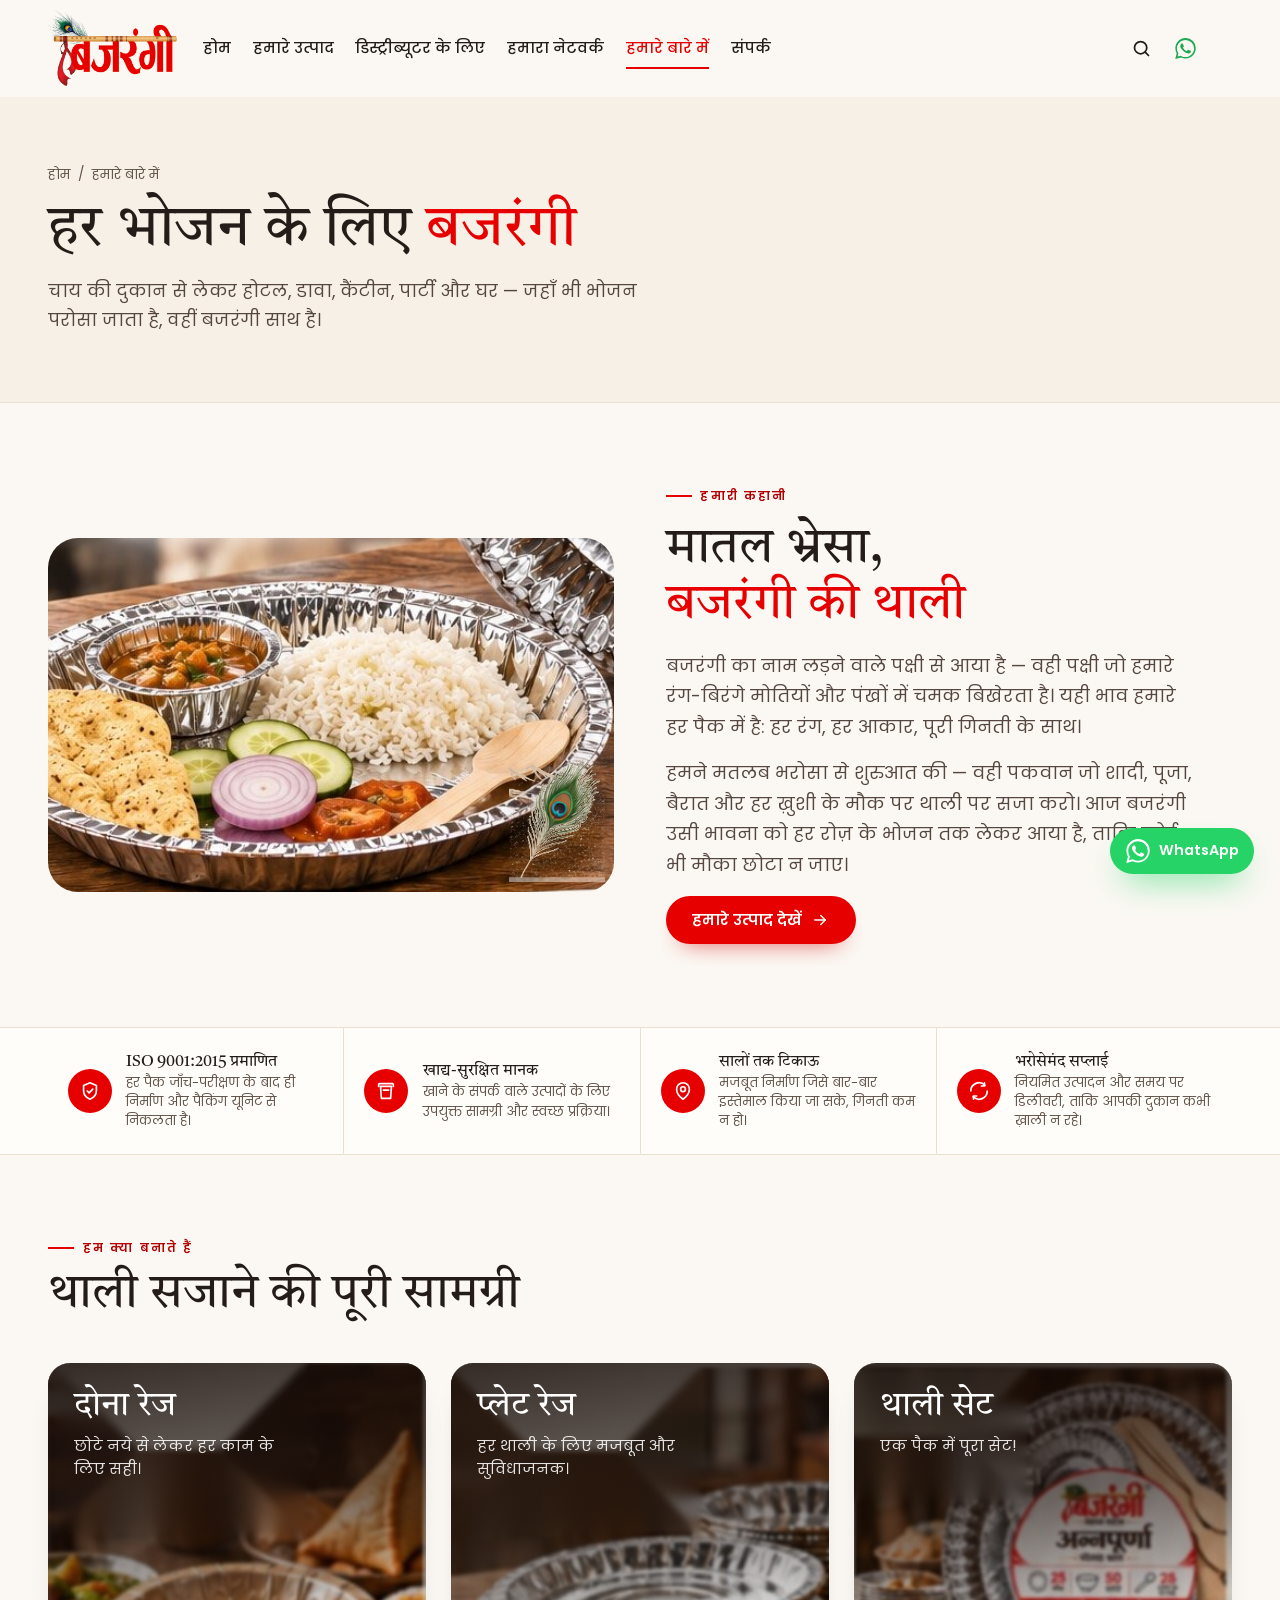
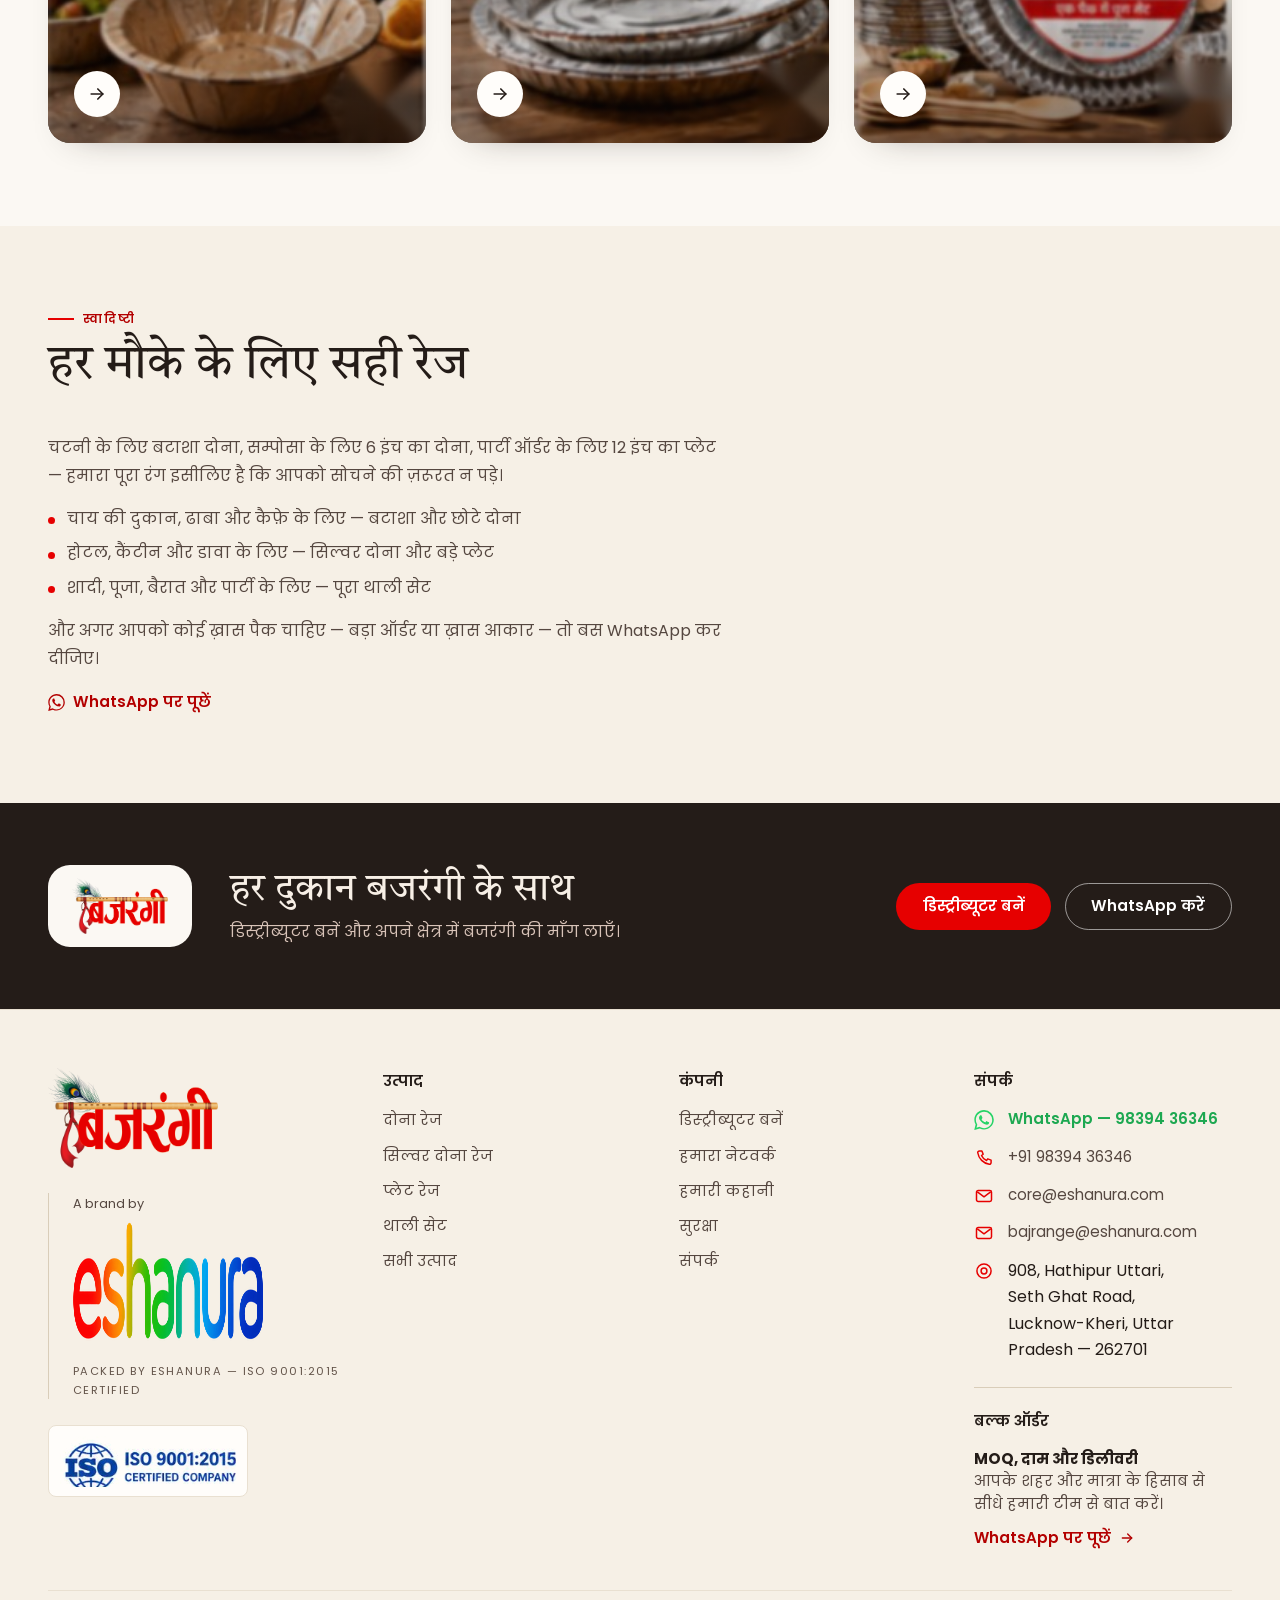
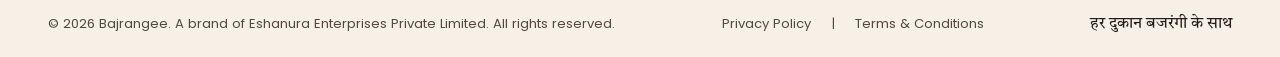
==== about.html @ 2d096e5b "Bajrangee brand site — 10-page B2B static site" ====
<!DOCTYPE html>
<html lang="hi" class="no-js">
<head>
<meta charset="utf-8">
<meta name="viewport" content="width=device-width, initial-scale=1">
<script>document.documentElement.className = "js";</script>
<title>हमारे बारे में — बजरंगी | मातल भ्रेसा</title>
<meta name="description" content="बजरंगी की कहानी — मातल भ्रेसा से शुरुआत, आज हर भोजन की जगह। ISO 9001:2015 प्रमाणित निर्माण, खाद्य-सुरक्षित मानक और भरोसेमंद सप्लाई।">
<meta property="og:title" content="हमारे बारे में — बजरंगी | मातल भ्रेसा">
<meta property="og:description" content="बजरंगी की कहानी — मातल भ्रेसा से शुरुआत, आज हर भोजन की जगह। ISO 9001:2015 प्रमाणित निर्माण, खाद्य-सुरक्षित मानक और भरोसेमंद सप्लाई।">
<meta property="og:type" content="website">
<meta property="og:image" content="assets/img/hero-scene.jpg">
<meta name="theme-color" content="#e60000">
<link rel="preconnect" href="https://fonts.googleapis.com">
<link rel="preconnect" href="https://fonts.gstatic.com" crossorigin>
<link rel="stylesheet" href="assets/css/styles.css">
<link rel="icon" href="assets/img/favicon.png" type="image/png">
<link rel="apple-touch-icon" href="assets/img/favicon.png">
</head>
<body>
<a class="skip-link" href="#main">मुख्य सामग्री पर जाएँ</a>

<header class="header" id="site-header">
  <div class="wrap wrap--wide header__inner">
    <a class="brand" href="index.html" aria-label="बजरंगी — होम">
      <img src="assets/img/logo.png" alt="बजरंगी" width="640" height="376">
    </a>

    <nav class="nav" id="primary-nav" aria-label="मुख्य नेविगेशन">
      <a href="index.html">होम</a>
      <a href="products.html">हमारे उत्पाद</a>
      <a href="distributors.html">डिस्ट्रीब्यूटर के लिए</a>
      <a href="retailers.html">हमारा नेटवर्क</a>
      <a href="about.html" aria-current="page">हमारे बारे में</a>
      <a href="contact.html">संपर्क</a>
      <a class="btn btn--primary btn--sm nav__cta" href="distributors.html#enquiry">डिस्ट्रीब्यूटर बनें</a>
    </nav>

    <div class="header__actions">
      <button class="icon-btn" type="button" data-open="search" aria-label="उत्पाद खोजें"><svg viewBox="0 0 24 24" fill="none" stroke="currentColor" stroke-width="2" aria-hidden="true"><circle cx="11" cy="11" r="7"/><path d="m20 20-3.5-3.5" stroke-linecap="round"/></svg></button>
      <a class="icon-btn icon-btn--wa" href="https://wa.me/919839436346?text=नमस्ते%20बजरंगी%20टीम,%20मुझे%20आपके%20उत्पादों%20के%20बारे%20में%20जानकारी%20चाहिए।" target="_blank" rel="noopener" aria-label="WhatsApp पर बात करें"><svg viewBox="0 0 24 24" fill="currentColor" aria-hidden="true"><path d="M17.47 14.38c-.3-.15-1.75-.86-2.02-.96-.27-.1-.47-.15-.67.15-.2.3-.77.96-.94 1.16-.17.2-.35.22-.65.07-.3-.15-1.25-.46-2.38-1.47-.88-.78-1.47-1.75-1.64-2.05-.17-.3-.02-.46.13-.61.13-.13.3-.35.45-.52.15-.17.2-.3.3-.5.1-.2.05-.37-.02-.52-.08-.15-.67-1.6-.92-2.2-.24-.58-.49-.5-.67-.51h-.57c-.2 0-.52.07-.8.37-.27.3-1.04 1.02-1.04 2.48s1.07 2.88 1.22 3.08c.15.2 2.1 3.2 5.08 4.49.71.3 1.26.49 1.69.63.71.22 1.36.19 1.87.12.57-.09 1.75-.72 2-1.41.25-.69.25-1.28.17-1.41-.07-.13-.27-.2-.57-.35M12.05 21.8h-.01a9.8 9.8 0 0 1-5-1.37l-.36-.21-3.72.98.99-3.63-.23-.37a9.79 9.79 0 0 1-1.5-5.23c0-5.41 4.4-9.81 9.82-9.81a9.75 9.75 0 0 1 6.94 2.88 9.74 9.74 0 0 1 2.87 6.94c0 5.41-4.4 9.81-9.81 9.81M20.46 3.5A11.76 11.76 0 0 0 12.05 0C5.6 0 .4 5.2.4 11.65c0 2.05.54 4.05 1.55 5.81L.3 24l6.68-1.75a11.6 11.6 0 0 0 5.06 1.19h.01c6.44 0 11.68-5.2 11.68-11.65A11.6 11.6 0 0 0 20.46 3.5"/></svg></a>
      <button class="nav__toggle" type="button" id="nav-toggle" aria-expanded="false" aria-controls="primary-nav" aria-label="मेन्यू खोलें"><svg viewBox="0 0 24 24" fill="none" stroke="currentColor" stroke-width="2" stroke-linecap="round" aria-hidden="true"><path d="M4 7h16M4 12h16M4 17h16"/></svg></button>
    </div>

    <a class="btn btn--primary header__cta" href="distributors.html#enquiry">
      डिस्ट्रीब्यूटर बनें
      <svg viewBox="0 0 24 24" fill="none" stroke="currentColor" stroke-width="2" stroke-linecap="round" stroke-linejoin="round" aria-hidden="true"><path d="M5 12h14"/><path d="m13 6 6 6-6 6"/></svg>
    </a>
  </div>
</header>

<main id="main">

  <section class="page-head">
    <div class="wrap wrap--wide page-head__inner">
      <nav class="crumbs" aria-label="Breadcrumb"><a href="index.html">होम</a> <span aria-hidden="true">/</span> <span>हमारे बारे में</span></nav>
      <h1>हर भोजन के लिए <span class="text-red-strong">बजरंगी</span></h1>
      <p class="lede">चाय की दुकान से लेकर होटल, डावा, कैंटीन, पार्टी और घर — जहाँ भी भोजन परोसा जाता है, वहीं बजरंगी साथ है।</p>
    </div>
  </section>

  <section class="section" id="story">
    <div class="wrap wrap--wide about">
      <div class="about__media">
        <img class="about__photo" src="assets/img/food-plate.jpg" alt="बजरंगी की थाली में सजा भोजन" width="520" height="335" loading="lazy">
        <img class="about__peacock" src="assets/img/peacock.png" alt="" aria-hidden="true" width="128" height="186" loading="lazy">
      </div>
      <div class="about__copy">
        <span class="eyebrow">हमारी कहानी</span>
        <h2>मातल भ्रेसा, <span>बजरंगी की थाली</span></h2>
        <p>बजरंगी का नाम लड़ने वाले पक्षी से आया है — वही पक्षी जो हमारे रंग-बिरंगे मोतियों और पंखों में चमक बिखेरता है। यही भाव हमारे हर पैक में है: हर रंग, हर आकार, पूरी गिनती के साथ।</p>
        <p>हमने मतलब भरोसा से शुरुआत की — वही पकवान जो शादी, पूजा, बैरात और हर ख़ुशी के मौक पर थाली पर सजा करो। आज बजरंगी उसी भावना को हर रोज़ के भोजन तक लेकर आया है, ताकि कोई भी मौका छोटा न जाए।</p>
        <a class="btn btn--primary" href="products.html">
          हमारे उत्पाद देखें
          <svg viewBox="0 0 24 24" fill="none" stroke="currentColor" stroke-width="2" stroke-linecap="round" stroke-linejoin="round" aria-hidden="true"><path d="M5 12h14"/><path d="m13 6 6 6-6 6"/></svg>
        </a>
      </div>
    </div>
  </section>


  <section class="trust" aria-labelledby="गुणवत्ता और सुरक्षा-h" id="quality">
    <div class="wrap wrap--wide">
      <h2 class="sr-only" id="quality-h">गुणवत्ता और सुरक्षा</h2>
      <ul class="trust__grid">
        <li class="trust__item">
          <span class="trust__icon" aria-hidden="true">
            <svg viewBox="0 0 24 24" fill="none" stroke="currentColor" stroke-width="1.8" stroke-linecap="round" stroke-linejoin="round"><path d="M12 3 5 6v5.5c0 4.2 2.9 7.9 7 9.5 4.1-1.6 7-5.3 7-9.5V6z"/><path d="m9 12 2 2 4-4"/></svg>
          </span>
          <div>
            <h3>ISO 9001:2015 प्रमाणित</h3>
            <p>हर पैक जाँच-परीक्षण के बाद ही निर्माण और पैकिंग यूनिट से निकलता है।</p>
          </div>
        </li>
        <li class="trust__item">
          <span class="trust__icon" aria-hidden="true">
            <svg viewBox="0 0 24 24" fill="none" stroke="currentColor" stroke-width="1.8" stroke-linecap="round" stroke-linejoin="round"><path d="M4 7V5a1 1 0 0 1 1-1h14a1 1 0 0 1 1 1v2"/><path d="M6 7h12l-1 13H7z"/><path d="M9 11h6"/></svg>
          </span>
          <div>
            <h3>खाद्य-सुरक्षित मानक</h3>
            <p>खाने के संपर्क वाले उत्पादों के लिए उपयुक्त सामग्री और स्वच्छ प्रक्रिया।</p>
          </div>
        </li>
        <li class="trust__item">
          <span class="trust__icon" aria-hidden="true">
            <svg viewBox="0 0 24 24" fill="none" stroke="currentColor" stroke-width="1.8" stroke-linecap="round" stroke-linejoin="round"><path d="M12 21s7-5.2 7-11a7 7 0 1 0-14 0c0 5.8 7 11 7 11Z"/><circle cx="12" cy="10" r="2.6"/></svg>
          </span>
          <div>
            <h3>सालों तक टिकाऊ</h3>
            <p>मजबूत निर्माण जिसे बार-बार इस्तेमाल किया जा सके, गिनती कम न हो।</p>
          </div>
        </li>
        <li class="trust__item">
          <span class="trust__icon" aria-hidden="true">
            <svg viewBox="0 0 24 24" fill="none" stroke="currentColor" stroke-width="1.8" stroke-linecap="round" stroke-linejoin="round"><path d="M3 12a9 9 0 0 1 15.5-6.2"/><path d="M21 12a9 9 0 0 1-15.5 6.2"/><path d="M18 3v3.5h-3.5M6 21v-3.5h3.5"/></svg>
          </span>
          <div>
            <h3>भरोसेमंद सप्लाई</h3>
            <p>नियमित उत्पादन और समय पर डिलीवरी, ताकि आपकी दुकान कभी ख़ाली न रहे।</p>
          </div>
        </li>
      </ul>
    </div>
  </section>

  <section class="section">
    <div class="wrap wrap--wide">
      <div class="section-head">
        <div class="section-head__text">
          <span class="eyebrow">हम क्या बनाते हैं</span>
          <h2 class="h2">थाली सजाने की पूरी सामग्री</h2>
        </div>
      </div>
      <div class="cards">
        <a class="card reveal" href="range-dona.html">
          <img class="card__img" src="assets/img/cat-dona.jpg" alt="कागज़ के दोना रेज की स्टैक" width="239" height="247">
          <span class="card__scrim" aria-hidden="true"></span>
          <span class="card__body">
            <span>
              <h3>दोना रेज</h3>
              <p>छोटे नये से लेकर हर काम के लिए सही।</p>
            </span>
            <span class="card__go" aria-hidden="true"><svg viewBox="0 0 24 24" fill="none" stroke="currentColor" stroke-width="2" stroke-linecap="round" stroke-linejoin="round" aria-hidden="true"><path d="M5 12h14"/><path d="m13 6 6 6-6 6"/></svg></span>
          </span>
        </a>
        <a class="card reveal" href="range-plates.html">
          <img class="card__img" src="assets/img/cat-plate.jpg" alt="स्टील के प्लेट रेज की स्टैक" width="256" height="247">
          <span class="card__scrim" aria-hidden="true"></span>
          <span class="card__body">
            <span>
              <h3>प्लेट रेज</h3>
              <p>हर थाली के लिए मजबूत और सुविधाजनक।</p>
            </span>
            <span class="card__go" aria-hidden="true"><svg viewBox="0 0 24 24" fill="none" stroke="currentColor" stroke-width="2" stroke-linecap="round" stroke-linejoin="round" aria-hidden="true"><path d="M5 12h14"/><path d="m13 6 6 6-6 6"/></svg></span>
          </span>
        </a>
        <a class="card reveal" href="range-thali.html">
          <img class="card__img" src="assets/img/cat-thali.jpg" alt="बजरंगी थाली सेट पैक" width="248" height="247">
          <span class="card__scrim" aria-hidden="true"></span>
          <span class="card__body">
            <span>
              <h3>थाली सेट</h3>
              <p>एक पैक में पूरा सेट!</p>
            </span>
            <span class="card__go" aria-hidden="true"><svg viewBox="0 0 24 24" fill="none" stroke="currentColor" stroke-width="2" stroke-linecap="round" stroke-linejoin="round" aria-hidden="true"><path d="M5 12h14"/><path d="m13 6 6 6-6 6"/></svg></span>
          </span>
        </a>
      </div>
    </div>
  </section>

  <section class="section section--cream">
    <div class="wrap wrap--wide">
      <div class="section-head">
        <div class="section-head__text">
          <span class="eyebrow">स्वादिष्टी</span>
          <h2 class="h2">हर मौके के लिए सही रेज</h2>
        </div>
      </div>
      <div class="prose">
        <p>चटनी के लिए बटाशा दोना, सम्पोसा के लिए 6 इंच का दोना, पार्टी ऑर्डर के लिए 12 इंच का प्लेट — हमारा पूरा रंग इसीलिए है कि आपको सोचने की ज़रूरत न पड़े।</p>
        <ul>
          <li>चाय की दुकान, ढाबा और कैफ़े के लिए — बटाशा और छोटे दोना</li>
          <li>होटल, कैंटीन और डावा के लिए — सिल्वर दोना और बड़े प्लेट</li>
          <li>शादी, पूजा, बैरात और पार्टी के लिए — पूरा थाली सेट</li>
        </ul>
        <p>और अगर आपको कोई ख़ास पैक चाहिए — बड़ा ऑर्डर या ख़ास आकार — तो बस WhatsApp कर दीजिए।</p>
        <p><a class="link-arrow" href="https://wa.me/919839436346?text=नमस्ते%20बजरंगी%20टीम,%20मुझे%20आपके%20उत्पादों%20के%20बारे%20में%20जानकारी%20चाहिए।" target="_blank" rel="noopener"><svg viewBox="0 0 24 24" fill="currentColor" aria-hidden="true"><path d="M17.47 14.38c-.3-.15-1.75-.86-2.02-.96-.27-.1-.47-.15-.67.15-.2.3-.77.96-.94 1.16-.17.2-.35.22-.65.07-.3-.15-1.25-.46-2.38-1.47-.88-.78-1.47-1.75-1.64-2.05-.17-.3-.02-.46.13-.61.13-.13.3-.35.45-.52.15-.17.2-.3.3-.5.1-.2.05-.37-.02-.52-.08-.15-.67-1.6-.92-2.2-.24-.58-.49-.5-.67-.51h-.57c-.2 0-.52.07-.8.37-.27.3-1.04 1.02-1.04 2.48s1.07 2.88 1.22 3.08c.15.2 2.1 3.2 5.08 4.49.71.3 1.26.49 1.69.63.71.22 1.36.19 1.87.12.57-.09 1.75-.72 2-1.41.25-.69.25-1.28.17-1.41-.07-.13-.27-.2-.57-.35M12.05 21.8h-.01a9.8 9.8 0 0 1-5-1.37l-.36-.21-3.72.98.99-3.63-.23-.37a9.79 9.79 0 0 1-1.5-5.23c0-5.41 4.4-9.81 9.82-9.81a9.75 9.75 0 0 1 6.94 2.88 9.74 9.74 0 0 1 2.87 6.94c0 5.41-4.4 9.81-9.81 9.81M20.46 3.5A11.76 11.76 0 0 0 12.05 0C5.6 0 .4 5.2.4 11.65c0 2.05.54 4.05 1.55 5.81L.3 24l6.68-1.75a11.6 11.6 0 0 0 5.06 1.19h.01c6.44 0 11.68-5.2 11.68-11.65A11.6 11.6 0 0 0 20.46 3.5"/></svg> WhatsApp पर पूछें</a></p>
      </div>
    </div>
  </section>


  <section class="cta-band">
    <div class="wrap wrap--wide cta-band__inner">
      <span class="cta-band__mark"><img src="assets/img/logo.png" alt="बजरंगी" width="900" height="529" loading="lazy"></span>
      <div>
        <h2>हर दुकान बजरंगी के साथ</h2>
        <p>डिस्ट्रीब्यूटर बनें और अपने क्षेत्र में बजरंगी की माँग लाएँ।</p>
      </div>
      <div class="cta-band__actions">
        <a class="btn btn--on-dark" href="distributors.html#enquiry">डिस्ट्रीब्यूटर बनें</a>
        <a class="btn btn--outline-light" href="https://wa.me/919839436346?text=नमस्ते%20बजरंगी%20टीम,%20मुझे%20आपके%20उत्पादों%20के%20बारे%20में%20जानकारी%20चाहिए।" target="_blank" rel="noopener">WhatsApp करें</a>
      </div>
    </div>
  </section>
</main>

<div class="scrim" id="scrim"></div>

<aside class="drawer" id="panel-search" aria-labelledby="search-title" inert>
  <div class="drawer__head">
    <h2 id="search-title">उत्पाद खोजें</h2>
    <button class="icon-btn" type="button" data-close aria-label="खोज बंद करें"><svg viewBox="0 0 24 24" fill="none" stroke="currentColor" stroke-width="2" stroke-linecap="round" aria-hidden="true"><path d="m6 6 12 12M18 6 6 18"/></svg></button>
  </div>
  <div class="drawer__body">
    <div class="search-field">
      <svg viewBox="0 0 24 24" fill="none" stroke="currentColor" stroke-width="2" aria-hidden="true"><circle cx="11" cy="11" r="7"/><path d="m20 20-3.5-3.5" stroke-linecap="round"/></svg>
      <label class="sr-only" for="search-input">उत्पाद खोजें</label>
      <input id="search-input" type="search" placeholder="जैसे &ldquo;6 इंच दोना&rdquo; या &ldquo;कटोरा&rdquo;" autocomplete="off">
    </div>
    <p class="form-note" id="search-count" aria-live="polite" style="margin-top:.85rem">आकार, उपयोग या नाम से उत्पाद खोजें।</p>
    <div class="search-grid" id="search-results"></div>
  </div>
</aside>


<footer class="footer">
  <div class="wrap wrap--wide">
    <div class="footer__grid">
      <div class="footer__brand">
        <a class="brand" href="index.html" aria-label="बजरंगी — होम">
          <img src="assets/img/logo.png" alt="बजरंगी" width="640" height="376">
        </a>
        <div class="parent-brand">
          <span class="parent-brand__kicker">A brand by</span>
          <a href="https://eshanura.com" aria-label="Eshanura Enterprises — मूल कंपनी">
            <img class="footer__esh" src="assets/img/eshanura.png" alt="eshanura Enterprises Private Limited" width="560" height="132" loading="lazy">
          </a>
          <small>Packed by Eshanura &mdash; ISO 9001:2015 certified</small>
        </div>
        <img class="footer__iso" src="assets/img/iso.png" alt="ISO 9001:2015 certified company" width="230" height="72" loading="lazy">
      </div>

      <nav aria-label="उत्पाद">
        <h2 class="footer__h">उत्पाद</h2>
        <ul class="footer__links">
          <li><a href="range-dona.html">दोना रेज</a></li>
          <li><a href="range-dona.html">सिल्वर दोना रेज</a></li>
          <li><a href="range-plates.html">प्लेट रेज</a></li>
          <li><a href="range-thali.html">थाली सेट</a></li>
          <li><a href="products.html">सभी उत्पाद</a></li>
        </ul>
      </nav>

      <nav aria-label="कंपनी">
        <h2 class="footer__h">कंपनी</h2>
        <ul class="footer__links">
          <li><a href="distributors.html#enquiry">डिस्ट्रीब्यूटर बनें</a></li>
          <li><a href="retailers.html">हमारा नेटवर्क</a></li>
          <li><a href="about.html#story">हमारी कहानी</a></li>
          <li><a href="about.html#quality">सुरक्षा</a></li>
          <li><a href="contact.html">संपर्क</a></li>
        </ul>
      </nav>

      <div>
        <h2 class="footer__h">संपर्क</h2>
        <ul class="footer__contact">
          <li class="footer__contact--wa"><svg viewBox="0 0 24 24" fill="currentColor" aria-hidden="true"><path d="M17.47 14.38c-.3-.15-1.75-.86-2.02-.96-.27-.1-.47-.15-.67.15-.2.3-.77.96-.94 1.16-.17.2-.35.22-.65.07-.3-.15-1.25-.46-2.38-1.47-.88-.78-1.47-1.75-1.64-2.05-.17-.3-.02-.46.13-.61.13-.13.3-.35.45-.52.15-.17.2-.3.3-.5.1-.2.05-.37-.02-.52-.08-.15-.67-1.6-.92-2.2-.24-.58-.49-.5-.67-.51h-.57c-.2 0-.52.07-.8.37-.27.3-1.04 1.02-1.04 2.48s1.07 2.88 1.22 3.08c.15.2 2.1 3.2 5.08 4.49.71.3 1.26.49 1.69.63.71.22 1.36.19 1.87.12.57-.09 1.75-.72 2-1.41.25-.69.25-1.28.17-1.41-.07-.13-.27-.2-.57-.35M12.05 21.8h-.01a9.8 9.8 0 0 1-5-1.37l-.36-.21-3.72.98.99-3.63-.23-.37a9.79 9.79 0 0 1-1.5-5.23c0-5.41 4.4-9.81 9.82-9.81a9.75 9.75 0 0 1 6.94 2.88 9.74 9.74 0 0 1 2.87 6.94c0 5.41-4.4 9.81-9.81 9.81M20.46 3.5A11.76 11.76 0 0 0 12.05 0C5.6 0 .4 5.2.4 11.65c0 2.05.54 4.05 1.55 5.81L.3 24l6.68-1.75a11.6 11.6 0 0 0 5.06 1.19h.01c6.44 0 11.68-5.2 11.68-11.65A11.6 11.6 0 0 0 20.46 3.5"/></svg><a href="https://wa.me/919839436346?text=नमस्ते%20बजरंगी%20टीम,%20मुझे%20आपके%20उत्पादों%20के%20बारे%20में%20जानकारी%20चाहिए।" target="_blank" rel="noopener">WhatsApp — 98394 36346</a></li>
          <li><svg viewBox="0 0 24 24" fill="none" stroke="currentColor" stroke-width="1.8" aria-hidden="true"><path d="M6.5 3.5h3l1.5 4-2 1.5a12 12 0 0 0 6 6l1.5-2 4 1.5v3a2 2 0 0 1-2.2 2A16.5 16.5 0 0 1 4.5 5.7a2 2 0 0 1 2-2.2Z" stroke-linejoin="round"/></svg><a href="tel:+919839436346">+91 98394 36346</a></li>
          <li><svg viewBox="0 0 24 24" fill="none" stroke="currentColor" stroke-width="1.8" aria-hidden="true"><rect x="3" y="5.5" width="18" height="13" rx="2"/><path d="m4 7 8 6 8-6" stroke-linejoin="round"/></svg><a href="mailto:core@eshanura.com">core@eshanura.com</a></li>
          <li><svg viewBox="0 0 24 24" fill="none" stroke="currentColor" stroke-width="1.8" aria-hidden="true"><rect x="3" y="5.5" width="18" height="13" rx="2"/><path d="m4 7 8 6 8-6" stroke-linejoin="round"/></svg><a href="mailto:bajrange@eshanura.com">bajrange@eshanura.com</a></li>
          <li><svg viewBox="0 0 24 24" fill="none" stroke="currentColor" stroke-width="1.8" aria-hidden="true"><circle cx="12" cy="12" r="8.5"/><circle cx="12" cy="12" r="3.5"/></svg><span>908, Hathipur Uttari,<br>Seth Ghat Road,<br>Lucknow-Kheri, Uttar Pradesh &mdash; 262701</span></li>
        </ul>
        <div class="footer__order">
          <h2 class="footer__h">बल्क ऑर्डर</h2>
          <p class="footer__order-text"><strong>MOQ, दाम और डिलीवरी</strong><br>आपके शहर और मात्रा के हिसाब से सीधे हमारी टीम से बात करें।</p>
          <a class="footer__order-link" href="https://wa.me/919839436346?text=नमस्ते%20बजरंगी%20टीम,%20मुझे%20आपके%20उत्पादों%20के%20बारे%20में%20जानकारी%20चाहिए।" target="_blank" rel="noopener">WhatsApp पर पूछें <svg viewBox="0 0 24 24" fill="none" stroke="currentColor" stroke-width="2" stroke-linecap="round" stroke-linejoin="round" aria-hidden="true"><path d="M5 12h14"/><path d="m13 6 6 6-6 6"/></svg></a>
        </div>
      </div>
    </div>

    <div class="footer__bar">
      <p>&copy; <span data-year>2026</span> Bajrangee. A brand of Eshanura Enterprises Private Limited. All rights reserved.</p>
      <nav aria-label="Legal">
        <a href="legal.html">Privacy Policy</a>
        <span aria-hidden="true">|</span>
        <a href="legal.html#terms">Terms &amp; Conditions</a>
      </nav>
      <p class="footer__tag">हर दुकान बजरंगी के साथ</p>
    </div>
  </div>
</footer>


<a class="wa-fab" href="https://wa.me/919839436346?text=नमस्ते%20बजरंगी%20टीम,%20मुझे%20आपके%20उत्पादों%20के%20बारे%20में%20जानकारी%20चाहिए।" target="_blank" rel="noopener" aria-label="WhatsApp पर बात करें">
  <svg viewBox="0 0 24 24" fill="currentColor" aria-hidden="true"><path d="M17.47 14.38c-.3-.15-1.75-.86-2.02-.96-.27-.1-.47-.15-.67.15-.2.3-.77.96-.94 1.16-.17.2-.35.22-.65.07-.3-.15-1.25-.46-2.38-1.47-.88-.78-1.47-1.75-1.64-2.05-.17-.3-.02-.46.13-.61.13-.13.3-.35.45-.52.15-.17.2-.3.3-.5.1-.2.05-.37-.02-.52-.08-.15-.67-1.6-.92-2.2-.24-.58-.49-.5-.67-.51h-.57c-.2 0-.52.07-.8.37-.27.3-1.04 1.02-1.04 2.48s1.07 2.88 1.22 3.08c.15.2 2.1 3.2 5.08 4.49.71.3 1.26.49 1.69.63.71.22 1.36.19 1.87.12.57-.09 1.75-.72 2-1.41.25-.69.25-1.28.17-1.41-.07-.13-.27-.2-.57-.35M12.05 21.8h-.01a9.8 9.8 0 0 1-5-1.37l-.36-.21-3.72.98.99-3.63-.23-.37a9.79 9.79 0 0 1-1.5-5.23c0-5.41 4.4-9.81 9.82-9.81a9.75 9.75 0 0 1 6.94 2.88 9.74 9.74 0 0 1 2.87 6.94c0 5.41-4.4 9.81-9.81 9.81M20.46 3.5A11.76 11.76 0 0 0 12.05 0C5.6 0 .4 5.2.4 11.65c0 2.05.54 4.05 1.55 5.81L.3 24l6.68-1.75a11.6 11.6 0 0 0 5.06 1.19h.01c6.44 0 11.68-5.2 11.68-11.65A11.6 11.6 0 0 0 20.46 3.5"/></svg><span class="wa-fab__label">WhatsApp</span>
</a>

<button class="to-top" type="button" id="to-top" aria-label="ऊपर जाएँ"><svg viewBox="0 0 24 24" fill="none" stroke="currentColor" stroke-width="2" stroke-linecap="round" stroke-linejoin="round" aria-hidden="true"><path d="M12 19V5"/><path d="m6 11 6-6 6 6"/></svg></button>

<div class="mobile-bar">
  <a class="btn btn--wa" href="https://wa.me/919839436346?text=नमस्ते%20बजरंगी%20टीम,%20मुझे%20आपके%20उत्पादों%20के%20बारे%20में%20जानकारी%20चाहिए।" target="_blank" rel="noopener" aria-label="WhatsApp पर बात करें">
    <svg viewBox="0 0 24 24" fill="currentColor" aria-hidden="true"><path d="M17.47 14.38c-.3-.15-1.75-.86-2.02-.96-.27-.1-.47-.15-.67.15-.2.3-.77.96-.94 1.16-.17.2-.35.22-.65.07-.3-.15-1.25-.46-2.38-1.47-.88-.78-1.47-1.75-1.64-2.05-.17-.3-.02-.46.13-.61.13-.13.3-.35.45-.52.15-.17.2-.3.3-.5.1-.2.05-.37-.02-.52-.08-.15-.67-1.6-.92-2.2-.24-.58-.49-.5-.67-.51h-.57c-.2 0-.52.07-.8.37-.27.3-1.04 1.02-1.04 2.48s1.07 2.88 1.22 3.08c.15.2 2.1 3.2 5.08 4.49.71.3 1.26.49 1.69.63.71.22 1.36.19 1.87.12.57-.09 1.75-.72 2-1.41.25-.69.25-1.28.17-1.41-.07-.13-.27-.2-.57-.35M12.05 21.8h-.01a9.8 9.8 0 0 1-5-1.37l-.36-.21-3.72.98.99-3.63-.23-.37a9.79 9.79 0 0 1-1.5-5.23c0-5.41 4.4-9.81 9.82-9.81a9.75 9.75 0 0 1 6.94 2.88 9.74 9.74 0 0 1 2.87 6.94c0 5.41-4.4 9.81-9.81 9.81M20.46 3.5A11.76 11.76 0 0 0 12.05 0C5.6 0 .4 5.2.4 11.65c0 2.05.54 4.05 1.55 5.81L.3 24l6.68-1.75a11.6 11.6 0 0 0 5.06 1.19h.01c6.44 0 11.68-5.2 11.68-11.65A11.6 11.6 0 0 0 20.46 3.5"/></svg> चैट
  </a>
  <a class="btn btn--ghost" href="tel:+919839436346" aria-label="फ़ोन करें"><svg viewBox="0 0 24 24" fill="none" stroke="currentColor" stroke-width="1.8" aria-hidden="true"><path d="M6.5 3.5h3l1.5 4-2 1.5a12 12 0 0 0 6 6l1.5-2 4 1.5v3a2 2 0 0 1-2.2 2A16.5 16.5 0 0 1 4.5 5.7a2 2 0 0 1 2-2.2Z" stroke-linejoin="round"/></svg> कॉल</a>
  <a class="btn btn--primary" href="https://wa.me/919839436346?text=नमस्ते%20बजरंगी%20टीम,%20मुझे%20आपके%20उत्पादों%20के%20बारे%20में%20जानकारी%20चाहिए।" target="_blank" rel="noopener" aria-label="दाम और मात्रा पूछें">
    दाम पूछें
  </a>
</div>

<script src="assets/js/catalogue.js" defer></script>
<script src="assets/js/main.js" defer></script>
</body>
</html>
---- assets/css/styles.css ----
@import url("https://fonts.googleapis.com/css2?family=Tiro+Devanagari+Hindi:ital@0;1&family=Poppins:wght@300;400;500;600;700&family=Noto+Sans+Devanagari:wght@400;500;600;700&display=swap");

/* ==========================================================================
   Bajrangee - design system

   The brand is Devanagari-first, so the type stack pairs a Devanagari serif
   (Tiro Devanagari Hindi) for display copy with Poppins for Latin interface
   text and Noto Sans Devanagari for Devanagari body copy. The palette is
   sampled straight off the logo: a pure brand red on a warm cream.
   ========================================================================== */

:root {
  /* surfaces */
  --cream: #fbf8f3;
  --cream-2: #f6f0e6;
  --cream-3: #efe6d7;
  --white: #fffdfa;

  /* brand */
  --red: #e60000;
  --red-deep: #b30000;
  --red-dark: #7a0000;
  --red-soft: #fdeaea;
  --gold: #d99213;
  --amber: #a85a10;
  --amber-deep: #7e4209;
  --gold-soft: #f5e3bd;
  --peacock: #2c7a68;
  --brown: #2e1408;
  --brown-deep: #24100a;
  --brown-soft: #5a2e16;
  --wa: #25d366;
  --wa-deep: #1da851;

  /* text */
  --ink: #241c18;
  --ink-2: #554740;
  --ink-3: #63544a;
  --ink-on-dark: #f7efe6;
  --ink-on-dark-2: #d8c3b8;

  --line: #e9e0d1;
  --line-2: #d9cdb9;

  /* small red text needs a darker red to clear WCAG AA on cream */
  --red-text: #b30000;

  /* type */
  --font-display: "Tiro Devanagari Hindi", "Noto Sans Devanagari", Georgia, serif;
  --font-ui: "Poppins", "Noto Sans Devanagari", "Segoe UI", system-ui, -apple-system, sans-serif;

  /* shape */
  --r-sm: 8px;
  --r: 14px;
  --r-lg: 22px;
  --r-xl: 30px;
  --r-pill: 999px;

  --shadow-sm: 0 2px 10px -6px rgba(36, 28, 24, 0.28);
  --shadow: 0 16px 34px -26px rgba(36, 28, 24, 0.45);
  --shadow-lg: 0 34px 68px -38px rgba(36, 28, 24, 0.5);

  --wrap: 1240px;
  --gutter: clamp(1.15rem, 4vw, 3rem);
  --header-h: clamp(76px, 8vw, 96px);
  --logo-h: clamp(48px, 6.2vw, 76px);
  --logo-h-lg: clamp(66px, 7.8vw, 104px);
}

/* --------------------------------------------------------------------------
   reset
   -------------------------------------------------------------------------- */
*,
*::before,
*::after { box-sizing: border-box; }

* { margin: 0; }

html {
  -webkit-text-size-adjust: 100%;
  scroll-behavior: smooth;
  scroll-padding-top: calc(var(--header-h) + 1rem);
}

body {
  background: var(--cream);
  color: var(--ink);
  font-family: var(--font-ui);
  font-size: 1rem;
  line-height: 1.65;
  -webkit-font-smoothing: antialiased;
  overflow-x: hidden;
}

img,
svg { display: block; max-width: 100%; }

a { color: inherit; text-decoration: none; }

button {
  font: inherit;
  color: inherit;
  background: none;
  border: 0;
  cursor: pointer;
}

ul { list-style: none; padding: 0; }

:focus-visible {
  outline: 3px solid var(--red);
  outline-offset: 3px;
  border-radius: 4px;
}

.skip-link {
  position: absolute;
  left: -9999px;
  top: 0;
  z-index: 200;
  background: var(--red);
  color: #fff;
  padding: 0.7rem 1.1rem;
  border-radius: 0 0 var(--r-sm) 0;
}
.skip-link:focus { left: 0; }

.sr-only {
  position: absolute;
  width: 1px;
  height: 1px;
  padding: 0;
  margin: -1px;
  overflow: hidden;
  clip: rect(0 0 0 0);
  white-space: nowrap;
  border: 0;
}

/* --------------------------------------------------------------------------
   layout helpers
   -------------------------------------------------------------------------- */
.wrap {
  width: 100%;
  max-width: var(--wrap);
  margin-inline: auto;
  padding-inline: var(--gutter);
}

.wrap--wide { max-width: 1380px; }

.section { padding-block: clamp(3rem, 2rem + 4vw, 6rem); }

.section--tight { padding-block: clamp(2rem, 1.4rem + 2.4vw, 3.5rem); }

.section--cream { background: var(--cream-2); }

.rule {
  height: 1px;
  background: var(--line);
  border: 0;
}

/* --------------------------------------------------------------------------
   typography
   -------------------------------------------------------------------------- */
.display {
  font-family: var(--font-display);
  font-weight: 400;
  line-height: 1.1;
  letter-spacing: -0.01em;
}

.eyebrow {
  display: inline-flex;
  align-items: center;
  gap: 0.55rem;
  font-size: 0.75rem;
  font-weight: 600;
  letter-spacing: 0.18em;
  text-transform: uppercase;
  color: var(--red-text);
}

.eyebrow::before {
  content: "";
  width: 26px;
  height: 2px;
  background: var(--red);
}

.h2 {
  font-family: var(--font-display);
  font-size: clamp(1.85rem, 1.2rem + 2.4vw, 3rem);
  font-weight: 400;
  line-height: 1.16;
  color: var(--ink);
}

.h2--red { color: var(--red); }

.lede {
  font-size: clamp(1rem, 0.96rem + 0.2vw, 1.1rem);
  color: var(--ink-2);
  max-width: 56ch;
}

.section-head {
  display: flex;
  flex-wrap: wrap;
  align-items: flex-end;
  justify-content: space-between;
  gap: 1.25rem 2rem;
  margin-bottom: clamp(1.75rem, 1.2rem + 1.6vw, 2.75rem);
}

.section-head__text { display: grid; gap: 0.6rem; }

/* --------------------------------------------------------------------------
   buttons
   -------------------------------------------------------------------------- */
.btn {
  display: inline-flex;
  align-items: center;
  justify-content: center;
  gap: 0.55rem;
  padding: 0.85rem 1.6rem;
  border-radius: var(--r-pill);
  font-family: var(--font-ui);
  font-size: 0.95rem;
  font-weight: 600;
  line-height: 1.2;
  border: 1.5px solid transparent;
  transition: transform 0.18s ease, box-shadow 0.18s ease, background-color 0.18s ease,
    border-color 0.18s ease, color 0.18s ease;
}

.btn svg { width: 18px; height: 18px; flex: none; }

.btn:hover { transform: translateY(-2px); }
.btn:active { transform: translateY(0); }

.btn--primary {
  background: var(--red);
  color: #fff;
  box-shadow: 0 12px 24px -16px rgba(207, 0, 0, 0.9);
}
.btn--primary:hover { background: var(--red-deep); }

.btn--ghost {
  border-color: var(--red);
  color: var(--red);
  background: transparent;
}
.btn--ghost:hover { background: var(--red-soft); }

.btn--light {
  background: #fff;
  color: var(--red);
  box-shadow: 0 12px 24px -18px rgba(0, 0, 0, 0.5);
}
.btn--light:hover { background: var(--cream); }

.btn--on-dark {
  background: var(--red);
  color: #fff;
}
.btn--on-dark:hover { background: var(--red-deep); }

.btn--outline-light {
  border-color: rgba(255, 255, 255, 0.55);
  color: #fff;
}
.btn--outline-light:hover { border-color: #fff; background: rgba(255, 255, 255, 0.1); }

.btn--sm { padding: 0.6rem 1.1rem; font-size: 0.875rem; }

.link-arrow {
  display: inline-flex;
  align-items: center;
  gap: 0.5rem;
  font-weight: 600;
  font-size: 0.95rem;
  color: var(--red-text);
}
.link-arrow svg { width: 17px; height: 17px; transition: transform 0.2s ease; }
.link-arrow:hover svg { transform: translateX(4px); }
.link-arrow:hover { color: var(--red-deep); }

/* --------------------------------------------------------------------------
   header
   -------------------------------------------------------------------------- */
.header {
  position: sticky;
  top: 0;
  z-index: 90;
  background: rgba(251, 248, 243, 0.92);
  backdrop-filter: saturate(1.4) blur(14px);
  border-bottom: 1px solid transparent;
  transition: border-color 0.25s ease, box-shadow 0.25s ease;
}

.header.is-stuck {
  border-bottom-color: var(--line);
  box-shadow: 0 10px 30px -26px rgba(36, 28, 24, 0.7);
}

/* the brand mark is the loudest thing on the page, so the header is laid
   out as a grid: logo, nav, actions, call to action */
.header__inner {
  display: grid;
  grid-template-columns: auto minmax(0, 1fr) auto auto;
  align-items: center;
  gap: clamp(0.9rem, 2vw, 2rem);
  min-height: var(--header-h);
}

.brand {
  display: grid;
  gap: 0.15rem;
  justify-items: start;
  justify-self: start;
  min-width: 0;
}
.brand img { height: var(--logo-h); width: auto; }

/* the tagline the posters carry under the wordmark; never tracked, because
   spacing breaks Devanagari conjuncts */
.brand__tag {
  font-family: var(--font-display);
  font-size: 0.8rem;
  color: var(--ink);
}

.nav {
  display: flex;
  align-items: center;
  gap: clamp(0.75rem, 1.7vw, 1.6rem);
  justify-self: start;
}

.nav a {
  position: relative;
  font-size: 0.95rem;
  font-weight: 500;
  color: var(--ink);
  padding-block: 0.4rem;
  white-space: nowrap;
}

.nav a::after {
  content: "";
  position: absolute;
  left: 0;
  right: 0;
  bottom: -2px;
  height: 2px;
  background: var(--red);
  transform: scaleX(0);
  transform-origin: left;
  transition: transform 0.22s ease;
}

.nav a:hover::after,
.nav a[aria-current="page"]::after { transform: scaleX(1); }

.nav a[aria-current="page"] { color: var(--red); }

@media (max-width: 460px) {
  .brand { height: 36px; }
}

/* --------------------------------------------------------------------------
   hero
   -------------------------------------------------------------------------- */
.hero {
  position: relative;
  overflow: hidden;
  background: var(--cream);
  padding-block: clamp(2.5rem, 1.5rem + 4vw, 5rem) clamp(3rem, 2rem + 4vw, 5.5rem);
}

.hero__bg {
  position: absolute;
  inset: 0;
  background:
    radial-gradient(58% 62% at 72% 46%, rgba(217, 146, 19, 0.16) 0%, rgba(217, 146, 19, 0) 68%),
    radial-gradient(46% 52% at 88% 68%, rgba(207, 0, 0, 0.1) 0%, rgba(207, 0, 0, 0) 70%),
    radial-gradient(70% 80% at 12% 18%, rgba(255, 255, 255, 0.75) 0%, rgba(255, 255, 255, 0) 70%);
}

.hero__inner {
  position: relative;
  display: grid;
  grid-template-columns: minmax(0, 0.92fr) minmax(0, 1.08fr);
  align-items: center;
  gap: clamp(1.5rem, 3vw, 3rem);
}

.hero__copy {
  display: grid;
  gap: 1.35rem;
  justify-items: start;
  max-width: 33rem;
}

.hero__title {
  font-family: var(--font-display);
  font-size: clamp(2.6rem, 1.4rem + 4.6vw, 5rem);
  font-weight: 400;
  line-height: 1.04;
  letter-spacing: -0.02em;
  color: var(--ink);
}

.hero__title span { display: block; }

.hero__title .accent { color: var(--red); }

.hero__text {
  font-size: clamp(1.05rem, 0.98rem + 0.35vw, 1.28rem);
  line-height: 1.6;
  color: var(--ink-2);
  max-width: 26ch;
}

.hero__actions {
  display: flex;
  flex-wrap: wrap;
  gap: 0.85rem;
  margin-top: 0.4rem;
}

.hero__media {
  position: relative;
  display: grid;
  place-items: center;
}

.hero__media img {
  width: 100%;
  max-width: 720px;
  height: auto;
  filter: drop-shadow(0 34px 46px rgba(60, 40, 28, 0.28));
  animation: float 9s ease-in-out infinite;
}

@keyframes float {
  0%, 100% { transform: translateY(0); }
  50% { transform: translateY(-12px); }
}

/* the badge sits top-right so it never collides with the floating
   WhatsApp button in the viewport's bottom-right corner */
.hero__badge {
  position: absolute;
  right: 5%;
  top: 3%;
  display: grid;
  gap: 0.15rem;
  padding: 0.8rem 1.1rem;
  background: rgba(255, 253, 250, 0.94);
  border: 1px solid var(--line);
  border-radius: var(--r);
  box-shadow: var(--shadow);
  text-align: center;
}

.hero__badge strong {
  font-family: var(--font-display);
  font-size: 1.6rem;
  font-weight: 400;
  line-height: 1;
  color: var(--red);
}

.hero__badge span {
  font-size: 0.72rem;
  letter-spacing: 0.12em;
  text-transform: uppercase;
  color: var(--ink-2);
}

@media (max-width: 900px) {
  .hero__inner { grid-template-columns: 1fr; }
  .hero__copy { max-width: 38rem; }
  .hero__media { order: -1; }
  .hero__media img { max-width: 460px; }
  .hero__badge { right: 1%; bottom: 0; }
}

@media (max-width: 560px) {
  .hero__badge { padding: 0.65rem 0.85rem; }
  .hero__badge strong { font-size: 1.25rem; }
}

/* --------------------------------------------------------------------------
   trust strip
   -------------------------------------------------------------------------- */
.trust {
  background: var(--white);
  border-block: 1px solid var(--line);
}

.trust__grid {
  display: grid;
  grid-template-columns: repeat(4, minmax(0, 1fr));
  gap: 1px;
  background: var(--line);
}

.trust__item {
  display: flex;
  align-items: center;
  gap: 0.9rem;
  padding: 1.5rem 1.25rem;
  background: var(--white);
}

.trust__icon {
  flex: none;
  width: 44px;
  height: 44px;
  display: grid;
  place-items: center;
  border-radius: 50%;
  background: var(--red);
  color: #fff;
}

.trust__icon svg { width: 22px; height: 22px; }

.trust__item h3 {
  font-family: var(--font-display);
  font-size: 1.02rem;
  font-weight: 400;
  line-height: 1.3;
  color: var(--ink);
}

.trust__item p {
  font-size: 0.82rem;
  line-height: 1.45;
  color: var(--ink-3);
}

@media (max-width: 980px) {
  .trust__grid { grid-template-columns: repeat(2, minmax(0, 1fr)); }
}

@media (max-width: 560px) {
  .trust__grid { grid-template-columns: 1fr; }
  .trust__item { padding: 1.1rem 0.9rem; }
}

/* --------------------------------------------------------------------------
   pack strip
   -------------------------------------------------------------------------- */
.pack {
  display: grid;
  grid-template-columns: minmax(0, 0.85fr) minmax(0, 1.15fr);
  align-items: center;
  gap: clamp(1.5rem, 4vw, 4rem);
  padding: clamp(1.75rem, 1.2rem + 2.4vw, 3.25rem);
  background: linear-gradient(120deg, var(--cream-2), var(--white));
  border: 1px solid var(--line);
  border-radius: var(--r-xl);
}

.pack__media {
  position: relative;
  display: grid;
  place-items: center;
}

.pack__media img {
  width: min(300px, 100%);
  aspect-ratio: 1;
  object-fit: cover;
  border-radius: 50%;
  filter: drop-shadow(0 26px 40px rgba(60, 40, 28, 0.26));
}

.pack__copy { display: grid; gap: 1rem; justify-items: start; }

.pack__stats {
  display: grid;
  grid-template-columns: repeat(3, minmax(0, 1fr));
  gap: 1rem;
  width: 100%;
  margin-top: 0.4rem;
}

.pack__stat {
  padding: 1rem 0.9rem;
  background: var(--white);
  border: 1px solid var(--line);
  border-radius: var(--r);
  text-align: center;
}

.pack__stat strong {
  display: block;
  font-family: var(--font-display);
  font-size: clamp(1.6rem, 1.2rem + 1.4vw, 2.2rem);
  font-weight: 400;
  line-height: 1;
  color: var(--red);
}

.pack__stat span {
  display: block;
  margin-top: 0.3rem;
  font-size: 0.85rem;
  color: var(--ink-2);
}

@media (max-width: 860px) {
  .pack { grid-template-columns: 1fr; text-align: center; }
  .pack__copy { justify-items: center; }
  .pack__stats { grid-template-columns: repeat(3, minmax(0, 1fr)); }
}

/* --------------------------------------------------------------------------
   category cards
   -------------------------------------------------------------------------- */
.cards {
  display: grid;
  grid-template-columns: repeat(3, minmax(0, 1fr));
  gap: clamp(1rem, 2vw, 1.75rem);
}

.card {
  position: relative;
  display: block;
  overflow: hidden;
  border-radius: var(--r-lg);
  background: var(--ink);
  box-shadow: var(--shadow);
  isolation: isolate;
  transition: transform 0.28s ease, box-shadow 0.28s ease;
}

.card:hover { transform: translateY(-6px); box-shadow: var(--shadow-lg); }

.card__img {
  position: absolute;
  inset: 0;
  width: 100%;
  height: 100%;
  object-fit: cover;
  transition: transform 0.5s cubic-bezier(0.2, 0.7, 0.3, 1);
}

.card:hover .card__img { transform: scale(1.05); }

.card__scrim {
  position: absolute;
  inset: 0;
  background: linear-gradient(
    170deg,
    rgba(20, 10, 6, 0.86) 0%,
    rgba(20, 10, 6, 0.6) 38%,
    rgba(20, 10, 6, 0.18) 66%,
    rgba(20, 10, 6, 0.66) 100%
  );
}

.card__body {
  position: relative;
  display: flex;
  flex-direction: column;
  justify-content: space-between;
  gap: 1.5rem;
  min-height: 380px;
  padding: clamp(1.25rem, 2vw, 1.75rem);
  color: #fff;
}

.card__body h3 {
  font-family: var(--font-display);
  font-size: clamp(1.6rem, 1.2rem + 1.2vw, 2.1rem);
  font-weight: 400;
  line-height: 1.1;
}

.card__body p {
  margin-top: 0.5rem;
  font-size: 0.95rem;
  line-height: 1.55;
  color: rgba(255, 255, 255, 0.88);
  max-width: 26ch;
}

.card__go {
  display: inline-flex;
  align-items: center;
  justify-content: center;
  width: 46px;
  height: 46px;
  border-radius: 50%;
  background: var(--white);
  color: var(--ink);
  transition: transform 0.24s ease, background-color 0.24s ease, color 0.24s ease;
}

.card:hover .card__go { background: var(--red); color: #fff; transform: translateX(4px); }

.card__go svg { width: 20px; height: 20px; }

@media (max-width: 900px) {
  .cards { grid-template-columns: 1fr; }
  .card__body { min-height: 300px; }
}

/* --------------------------------------------------------------------------
   product rows
   -------------------------------------------------------------------------- */
.row {
  display: grid;
  grid-template-columns: minmax(0, 15rem) minmax(0, 1fr);
  gap: clamp(1.5rem, 3vw, 3rem);
  align-items: start;
}

.row__intro { display: grid; gap: 0.9rem; justify-items: start; }

.row__intro h2 {
  font-family: var(--font-display);
  font-size: clamp(1.7rem, 1.2rem + 1.8vw, 2.6rem);
  font-weight: 400;
  line-height: 1.12;
  color: var(--red);
}

.row__intro p {
  font-size: 0.97rem;
  line-height: 1.6;
  color: var(--ink-2);
}

.row__rail {
  display: grid;
  grid-auto-flow: column;
  grid-auto-columns: minmax(0, 1fr);
  gap: clamp(0.5rem, 1.4vw, 1.35rem);
  align-items: end;
  padding-bottom: 0.35rem;
}

.tile {
  display: grid;
  gap: 0.7rem;
  justify-items: center;
  text-align: center;
  padding: 0.85rem 0.4rem 1rem;
  border-radius: var(--r);
  background: var(--white);
  border: 1px solid var(--line);
  transition: transform 0.22s ease, box-shadow 0.22s ease, border-color 0.22s ease;
}

.tile:hover {
  transform: translateY(-5px);
  border-color: var(--line-2);
  box-shadow: var(--shadow);
}

.tile__shot {
  display: grid;
  place-items: end center;
  width: 100%;
  height: 84px;
}

.tile__shot img {
  max-width: 100%;
  max-height: 84px;
  width: auto;
  height: auto;
  object-fit: contain;
}

.tile__name {
  font-size: 0.9rem;
  font-weight: 600;
  line-height: 1.35;
  color: var(--ink);
}

.tile__name span {
  display: block;
  font-weight: 400;
  font-size: 0.8rem;
  color: var(--ink-3);
}

@media (max-width: 1080px) {
  .row { grid-template-columns: 1fr; }
  .row__rail {
    grid-auto-flow: column;
    grid-auto-columns: 9.5rem;
    overflow-x: auto;
    scroll-snap-type: x proximity;
    padding-bottom: 0.85rem;
    margin-inline: calc(var(--gutter) * -1);
    padding-inline: var(--gutter);
  }
  .row__rail::-webkit-scrollbar { height: 6px; }
  .row__rail::-webkit-scrollbar-thumb { background: var(--line-2); border-radius: 99px; }
  .tile { scroll-snap-align: start; }
}

/* --------------------------------------------------------------------------
   distributor band
   -------------------------------------------------------------------------- */
.b2b {
  display: grid;
  grid-template-columns: minmax(0, 0.86fr) minmax(0, 1.14fr);
  background: var(--red);
  color: #fff;
  overflow: hidden;
}

.b2b__copy {
  display: grid;
  gap: 1rem;
  justify-items: start;
  align-content: center;
  padding: clamp(2rem, 1.4rem + 2.6vw, 3.5rem) clamp(1.5rem, 1rem + 3vw, 4rem);
}

.b2b__kicker {
  font-size: 0.95rem;
  font-weight: 500;
  color: rgba(255, 255, 255, 0.96);
}

.b2b h2 {
  font-family: var(--font-display);
  font-size: clamp(1.9rem, 1.2rem + 2.4vw, 3.1rem);
  font-weight: 400;
  line-height: 1.12;
}

.b2b__list {
  display: grid;
  gap: 0.7rem;
  margin-top: 0.4rem;
}

.b2b__list li {
  display: flex;
  align-items: flex-start;
  gap: 0.7rem;
  font-size: 1rem;
  line-height: 1.5;
  color: rgba(255, 255, 255, 0.95);
}

.b2b__list svg {
  flex: none;
  width: 22px;
  height: 22px;
  margin-top: 1px;
}

.b2b .btn {
  margin-top: 0.9rem;
  background: #fff;
  color: var(--red);
}
.b2b .btn:hover { background: var(--cream); }

.b2b__media {
  position: relative;
  min-height: 320px;
}

.b2b__media img {
  position: absolute;
  inset: 0;
  width: 100%;
  height: 100%;
  object-fit: cover;
}

@media (max-width: 900px) {
  .b2b { grid-template-columns: 1fr; }
  .b2b__media { min-height: 260px; }
  .b2b__media::after {
    content: "";
    position: absolute;
    inset: 0;
    background: linear-gradient(180deg, var(--red) 0%, rgba(207, 0, 0, 0) 40%);
  }
}

/* --------------------------------------------------------------------------
   about band
   -------------------------------------------------------------------------- */
.about {
  display: grid;
  grid-template-columns: minmax(0, 1fr) minmax(0, 1fr);
  align-items: center;
  gap: clamp(1.5rem, 4vw, 4rem);
}

.about__media {
  position: relative;
  aspect-ratio: 16 / 10;
  border-radius: var(--r-xl);
  overflow: hidden;
}

.about__photo {
  width: 100%;
  height: 100%;
  object-fit: cover;
}

/* the peacock rides the corner of the photo rather than the copy, so it
   never lands on top of body text */
.about__peacock {
  position: absolute;
  right: 0.6rem;
  bottom: 0.6rem;
  z-index: 2;
  width: clamp(66px, 7.5vw, 102px);
  height: auto;
  pointer-events: none;
  filter: drop-shadow(0 8px 16px rgba(60, 40, 28, 0.32));
}

.about__copy {
  position: relative;
  display: grid;
  gap: 1rem;
  justify-items: start;
  padding-right: clamp(0rem, 3vw, 3rem);
}

.about__copy h2 {
  font-family: var(--font-display);
  font-size: clamp(1.9rem, 1.2rem + 2.4vw, 3.1rem);
  font-weight: 400;
  line-height: 1.14;
}

.about__copy h2 span { display: block; color: var(--red); }

.about__copy p {
  font-size: clamp(1rem, 0.96rem + 0.2vw, 1.12rem);
  line-height: 1.7;
  color: var(--ink-2);
  max-width: 48ch;
}

@media (max-width: 900px) {
  .about { grid-template-columns: 1fr; }
  .about__copy { padding-right: 0; }
}

/* --------------------------------------------------------------------------
   cta band
   -------------------------------------------------------------------------- */
.cta-band {
  background: var(--ink);
  color: var(--ink-on-dark);
  padding-block: clamp(2.5rem, 1.8rem + 2.6vw, 4rem);
}

.cta-band__inner {
  display: grid;
  grid-template-columns: auto minmax(0, 1fr) auto;
  align-items: center;
  gap: clamp(1.25rem, 3vw, 2.75rem);
}

/* the brand mark closes the band, reversed out on a cream chip so the
   red-and-gold logo keeps its contrast against the dark ground */
.cta-band__mark {
  display: inline-flex;
  align-items: center;
  padding: clamp(0.5rem, 1vw, 0.85rem) clamp(1rem, 2vw, 1.5rem);
  background: var(--cream);
  border-radius: var(--r-lg);
}

/* the mark's descender has to clear the chip's rounded corner, so the
   chip is sized from the image with breathing room rather than clipped
   to a fixed height */
.cta-band__mark img {
  height: clamp(38px, 4.4vw, 62px);
  width: auto;
}

.cta-band h2 {
  font-family: var(--font-display);
  font-size: clamp(1.6rem, 1.2rem + 1.6vw, 2.4rem);
  font-weight: 400;
  line-height: 1.2;
}

.cta-band p { color: var(--ink-on-dark-2); margin-top: 0.35rem; }

.cta-band__actions { display: flex; flex-wrap: wrap; gap: 0.85rem; }

@media (max-width: 900px) {
  .cta-band__inner { grid-template-columns: 1fr; justify-items: start; }
}

/* --------------------------------------------------------------------------
   footer - structure mirrors the Eshanura house footer
   -------------------------------------------------------------------------- */
.footer {
  background: var(--cream-2);
  border-top: 1px solid var(--line);
  padding-top: clamp(2.5rem, 2rem + 2vw, 4rem);
}

.footer__grid {
  display: grid;
  grid-template-columns: minmax(0, 1.15fr) repeat(3, minmax(0, 1fr));
  gap: clamp(1.5rem, 3vw, 2.5rem);
  padding-bottom: clamp(2rem, 3vw, 3rem);
}

.footer__brand { display: grid; gap: 1.6rem; align-content: start; }

.footer__brand > .brand img { height: var(--logo-h-lg); }
.footer__brand > .brand .brand__tag { font-size: 1rem; }

.parent-brand {
  display: grid;
  gap: 0.5rem;
  justify-items: start;
  padding-left: 1.5rem;
  border-left: 1px solid var(--line-2);
}

.parent-brand__kicker {
  font-size: 0.8rem;
  color: var(--ink-2);
}

.parent-brand img { width: min(190px, 100%); }

.parent-brand small {
  font-size: 0.7rem;
  letter-spacing: 0.13em;
  text-transform: uppercase;
  color: var(--ink-3);
}

.footer__iso {
  width: min(190px, 100%);
}

.footer .footer__h {
  font-family: var(--font-ui);
  font-size: 0.95rem;
  font-weight: 600;
  color: var(--ink);
  margin-bottom: 0.9rem;
}

.footer__links { display: grid; gap: 0.55rem; }
.footer__links a { font-size: 0.94rem; color: var(--ink-2); }
.footer__links a:hover { color: var(--red-text); text-decoration: underline; }

.footer__contact { display: grid; gap: 0.8rem; }
.footer__contact li {
  display: grid;
  grid-template-columns: 22px 1fr;
  gap: 0.7rem;
  align-items: start;
}
.footer__contact svg {
  width: 20px;
  height: 20px;
  color: var(--red);
  margin-top: 3px;
}
.footer__contact a { font-size: 0.94rem; color: var(--ink-2); }
.footer__contact a:hover { color: var(--red-text); text-decoration: underline; }

.footer__wa {
  display: inline-flex;
  align-items: center;
  gap: 0.6rem;
  color: var(--wa-deep) !important;
  font-weight: 600;
}

.footer__wa svg { width: 20px; height: 20px; color: var(--wa); margin-top: 0; }
.footer__wa:hover { color: var(--wa-deep) !important; text-decoration: underline; }

.footer__contact--wa svg { color: var(--wa); }
.footer__contact--wa a { color: var(--wa-deep); font-weight: 600; }
.footer__contact--wa a:hover { color: var(--wa-deep); text-decoration: underline; }

.footer__order {
  margin-top: 1.5rem;
  padding-top: 1.25rem;
  border-top: 1px solid var(--line-2);
}

.footer__bar {
  display: flex;
  flex-wrap: wrap;
  gap: 0.75rem 1.5rem;
  align-items: center;
  justify-content: space-between;
  padding-block: 1.25rem;
  border-top: 1px solid var(--line);
  font-size: 0.82rem;
  color: var(--ink-2);
}

.footer__bar nav { display: flex; gap: 1.25rem; }
.footer__bar a:hover { color: var(--red); text-decoration: underline; }

.footer__tag {
  font-family: var(--font-display);
  font-size: 1rem;
  color: var(--ink);
}

@media (max-width: 900px) {
  .footer__grid { grid-template-columns: repeat(2, minmax(0, 1fr)); }
  .footer__brand { grid-column: 1 / -1; }
}

@media (max-width: 560px) {
  .footer__grid { grid-template-columns: 1fr; }
  .parent-brand { padding-left: 0; border-left: 0; }
}

/* --------------------------------------------------------------------------
   generic page furniture
   -------------------------------------------------------------------------- */
.page-head {
  background: var(--cream-2);
  border-bottom: 1px solid var(--line);
  padding-block: clamp(2.5rem, 1.8rem + 3vw, 4.5rem);
}

.page-head__inner { display: grid; gap: 0.8rem; justify-items: start; }

.page-head h1 {
  font-family: var(--font-display);
  font-size: clamp(2.2rem, 1.4rem + 3vw, 3.6rem);
  font-weight: 400;
  line-height: 1.12;
}

.crumbs {
  display: flex;
  gap: 0.5rem;
  font-size: 0.85rem;
  color: var(--ink-3);
}
.crumbs a:hover { color: var(--red); }

.prose { max-width: 68ch; display: grid; gap: 1rem; }
.prose h2 {
  font-family: var(--font-display);
  font-size: clamp(1.5rem, 1.2rem + 1.2vw, 2rem);
  font-weight: 400;
}
.prose h3 { font-size: 1.1rem; font-weight: 600; }
.prose p { color: var(--ink-2); line-height: 1.75; }
.prose ul { display: grid; gap: 0.5rem; color: var(--ink-2); }
.prose li { padding-left: 1.2rem; position: relative; }
.prose li::before {
  content: "";
  position: absolute;
  left: 0;
  top: 0.7em;
  width: 7px;
  height: 7px;
  border-radius: 50%;
  background: var(--red);
}

.form {
  display: grid;
  gap: 1.1rem;
}

.field { display: grid; gap: 0.4rem; }

.field label {
  font-size: 0.85rem;
  font-weight: 600;
  color: var(--ink-2);
}

.field input,
.field textarea,
.field select {
  font: inherit;
  font-size: 0.95rem;
  color: var(--ink);
  padding: 0.8rem 1rem;
  border: 1.5px solid var(--line-2);
  border-radius: var(--r-sm);
  background: var(--white);
  transition: border-color 0.18s ease, box-shadow 0.18s ease;
  width: 100%;
}

.field input:focus,
.field textarea:focus,
.field select:focus {
  outline: none;
  border-color: var(--red);
  box-shadow: 0 0 0 3px rgba(207, 0, 0, 0.14);
}

.field textarea { resize: vertical; min-height: 130px; }

.form__row {
  display: grid;
  grid-template-columns: repeat(2, minmax(0, 1fr));
  gap: 1.1rem;
}

@media (max-width: 560px) {
  .form__row { grid-template-columns: 1fr; }
}

.contact-grid {
  display: grid;
  grid-template-columns: minmax(0, 1fr) minmax(0, 1.2fr);
  gap: clamp(1.5rem, 4vw, 3.5rem);
  align-items: start;
}

@media (max-width: 860px) {
  .contact-grid { grid-template-columns: 1fr; }
}

.info-list { display: grid; gap: 1.4rem; }

.info-list li {
  display: grid;
  grid-template-columns: 44px 1fr;
  gap: 0.9rem;
  align-items: start;
}

.info-list .trust__icon { width: 44px; height: 44px; }
.info-list h3 { font-size: 0.8rem; letter-spacing: 0.14em; text-transform: uppercase; color: var(--ink-3); }
.info-list p { color: var(--ink-2); line-height: 1.6; }
.info-list a:hover { color: var(--red); }

.steps {
  display: grid;
  grid-template-columns: repeat(4, minmax(0, 1fr));
  gap: clamp(1rem, 2vw, 1.6rem);
  counter-reset: step;
}

.steps li {
  position: relative;
  padding: 1.5rem 1.35rem;
  background: var(--white);
  border: 1px solid var(--line);
  border-radius: var(--r);
  counter-increment: step;
}

.steps li::before {
  content: counter(step, decimal-leading-zero);
  display: block;
  font-family: var(--font-display);
  font-size: 1.6rem;
  color: var(--red);
  margin-bottom: 0.5rem;
}

.steps h3 { font-size: 1.05rem; font-weight: 600; margin-bottom: 0.35rem; }
.steps p { font-size: 0.92rem; color: var(--ink-2); }

@media (max-width: 900px) {
  .steps { grid-template-columns: repeat(2, minmax(0, 1fr)); }
}
@media (max-width: 560px) {
  .steps { grid-template-columns: 1fr; }
}

.faq { display: grid; gap: 0.75rem; }

.faq details {
  background: var(--white);
  border: 1px solid var(--line);
  border-radius: var(--r);
  overflow: hidden;
}

.faq summary {
  display: flex;
  align-items: center;
  justify-content: space-between;
  gap: 1rem;
  padding: 1.1rem 1.25rem;
  cursor: pointer;
  font-weight: 600;
  list-style: none;
}

.faq summary::-webkit-details-marker { display: none; }

.faq summary::after {
  content: "";
  flex: none;
  width: 11px;
  height: 11px;
  border-right: 2px solid var(--red);
  border-bottom: 2px solid var(--red);
  transform: rotate(45deg) translateY(-3px);
  transition: transform 0.2s ease;
}

.faq details[open] summary::after { transform: rotate(-135deg) translateY(-3px); }
.faq details p { padding: 0 1.25rem 1.25rem; color: var(--ink-2); }

.table-wrap { overflow-x: auto; border: 1px solid var(--line); border-radius: var(--r); background: var(--white); }

table { width: 100%; border-collapse: collapse; min-width: 560px; }

th,
td {
  text-align: left;
  padding: 0.85rem 1.1rem;
  border-bottom: 1px solid var(--line);
  font-size: 0.92rem;
}

th { background: var(--cream-2); font-weight: 600; color: var(--ink); }
tbody tr:last-child td { border-bottom: 0; }
tbody tr:hover { background: var(--cream); }

/* --------------------------------------------------------------------------
   reveal on scroll

   Scoped to .js so that if the script never runs, the content is simply
   visible instead of stuck at opacity 0.
   -------------------------------------------------------------------------- */
.js .reveal {
  opacity: 0;
  transform: translateY(22px);
  transition: opacity 0.65s cubic-bezier(0.2, 0.7, 0.3, 1), transform 0.65s cubic-bezier(0.2, 0.7, 0.3, 1);
}

.js .reveal.is-in { opacity: 1; transform: none; }

@media (prefers-reduced-motion: reduce) {
  html { scroll-behavior: auto; }
  .js .reveal { opacity: 1; transform: none; transition: none; }
  .hero__media img { animation: none; }
  * { transition-duration: 0.01ms !important; }
}

/* ==========================================================================
   house components

   These mirror the shared furniture on nuts.eshanura.com so the brand family
   feels like one family: header action buttons, slide-in drawers, filter
   chips and the order list. WhatsApp is the thread that ties the brands
   together - it is the single most-used channel for a distributor business.
   ========================================================================== */

/* --------------------------------------------------------------------------
   header actions
   -------------------------------------------------------------------------- */
.header__actions {
  display: flex;
  align-items: center;
  gap: 0.15rem;
  flex: none;
}

.nav__toggle {
  display: none;
  width: 42px;
  height: 42px;
  place-items: center;
  border-radius: 50%;
  color: var(--ink);
  transition: background-color 0.18s ease;
}

.nav__toggle:hover { background: var(--cream-3); }
.nav__toggle svg { width: 21px; height: 21px; }

.icon-btn {
  position: relative;
  width: 42px;
  height: 42px;
  display: grid;
  place-items: center;
  border-radius: 50%;
  color: var(--ink);
  transition: background-color 0.18s ease, color 0.18s ease;
}

.icon-btn:hover { background: var(--cream-3); }
.icon-btn svg { width: 21px; height: 21px; }

.icon-btn--wa { color: var(--wa-deep); }
.icon-btn--wa:hover { background: #e8fbee; }

/* the drawer-only call to action never appears in the desktop nav */
.nav .nav__cta { display: none; }

.header__cta { flex: none; }

@media (max-width: 1320px) {
  .header__cta { display: none; }
}

@media (max-width: 1080px) {
  .header__inner { grid-template-columns: auto minmax(0, 1fr) auto; }
  .header__actions { justify-self: end; }
  .nav {
    position: fixed;
    inset: var(--header-h) 0 auto;
    flex-direction: column;
    align-items: stretch;
    gap: 0;
    margin: 0;
    padding: 0.5rem var(--gutter) 1.5rem;
    background: var(--white);
    border-bottom: 1px solid var(--line);
    box-shadow: var(--shadow-lg);
    transform: translateY(-12px);
    opacity: 0;
    visibility: hidden;
    transition: opacity 0.22s ease, transform 0.22s ease, visibility 0.22s;
  }
  .nav.is-open { opacity: 1; visibility: visible; transform: translateY(0); }
  .nav a {
    padding: 0.9rem 0;
    border-bottom: 1px solid var(--line);
    font-size: 1.05rem;
  }
  .nav a::after { display: none; }
  .nav .nav__cta { display: inline-flex; margin-top: 1.1rem; }
  .nav__toggle { display: grid; }
}

/* --------------------------------------------------------------------------
   drawers and scrim
   -------------------------------------------------------------------------- */
.scrim {
  position: fixed;
  inset: 0;
  z-index: 95;
  background: rgba(24, 12, 8, 0.48);
  opacity: 0;
  visibility: hidden;
  transition: opacity 0.25s ease, visibility 0.25s;
}

.scrim.is-open { opacity: 1; visibility: visible; }

.drawer {
  position: fixed;
  top: 0;
  right: 0;
  bottom: 0;
  z-index: 96;
  width: min(430px, 100%);
  display: flex;
  flex-direction: column;
  background: var(--white);
  box-shadow: -24px 0 60px -34px rgba(24, 12, 8, 0.7);
  transform: translateX(101%);
  visibility: hidden;
  transition: transform 0.32s cubic-bezier(0.2, 0.7, 0.3, 1), visibility 0.32s;
}

.drawer.is-open { transform: none; visibility: visible; }

.drawer__head {
  display: flex;
  align-items: center;
  justify-content: space-between;
  gap: 1rem;
  padding: 1.05rem 1.35rem;
  border-bottom: 1px solid var(--line);
}

.drawer__head h2 {
  font-family: var(--font-display);
  font-size: 1.35rem;
  font-weight: 400;
}

.drawer__body {
  flex: 1;
  overflow-y: auto;
  padding: 1.25rem 1.35rem;
}

.drawer__foot {
  padding: 1.1rem 1.35rem 1.35rem;
  border-top: 1px solid var(--line);
  background: var(--cream);
}

.form-note { font-size: 0.8rem; color: var(--ink-3); margin-bottom: 0.85rem; }

.btn--block { width: 100%; }
.btn--wa { background: var(--wa); color: #fff; }
.btn--wa:hover { background: var(--wa-deep); }

/* order list lines */
/* search */
.search-field {
  position: relative;
  display: flex;
  align-items: center;
  gap: 0.6rem;
  padding: 0.2rem 0.85rem;
  border: 1.5px solid var(--line-2);
  border-radius: var(--r-pill);
  background: var(--white);
}

.search-field:focus-within { border-color: var(--red); box-shadow: 0 0 0 3px rgba(230, 0, 0, 0.12); }
.search-field svg { width: 18px; height: 18px; color: var(--ink-3); flex: none; }

.search-field input {
  flex: 1;
  min-width: 0;
  border: 0;
  outline: none;
  background: none;
  font: inherit;
  font-size: 0.95rem;
  padding: 0.7rem 0;
}

.search-grid { display: grid; gap: 0.6rem; }

.search-hit {
  display: grid;
  text-decoration: none;
  grid-template-columns: 54px 1fr;
  gap: 0.85rem;
  align-items: center;
  padding: 0.6rem;
  border: 1px solid var(--line);
  border-radius: var(--r);
  text-align: left;
  width: 100%;
  background: var(--white);
  transition: border-color 0.18s ease, background-color 0.18s ease;
}

.search-hit:hover { border-color: var(--red); background: var(--red-soft); }
.search-hit img { max-height: 44px; width: auto; margin-inline: auto; }
.search-hit strong { display: block; font-size: 0.92rem; }
.search-hit span { font-size: 0.78rem; color: var(--ink-3); }

/* --------------------------------------------------------------------------
   filter chips
   -------------------------------------------------------------------------- */
.chips {
  display: flex;
  flex-wrap: wrap;
  gap: 0.5rem;
}

.chip {
  padding: 0.45rem 1rem;
  border: 1.5px solid var(--line-2);
  border-radius: var(--r-pill);
  background: var(--white);
  color: var(--ink-2);
  font-size: 0.85rem;
  font-weight: 500;
  transition: background-color 0.18s ease, border-color 0.18s ease, color 0.18s ease;
}

.chip:hover { border-color: var(--red); color: var(--red-text); }

.chip[aria-pressed="true"] {
  background: var(--red);
  border-color: var(--red);
  color: #fff;
}

/* --------------------------------------------------------------------------
   catalogue grid (products page)
   -------------------------------------------------------------------------- */
.cat-grid {
  display: grid;
  grid-template-columns: repeat(auto-fill, minmax(190px, 1fr));
  gap: clamp(0.75rem, 1.6vw, 1.35rem);
}

.cat-card {
  display: flex;
  flex-direction: column;
  gap: 0.9rem;
  padding: 1rem 0.9rem 1.05rem;
  background: var(--white);
  border: 1px solid var(--line);
  border-radius: var(--r);
  transition: transform 0.22s ease, box-shadow 0.22s ease, border-color 0.22s ease;
}

.cat-card[hidden] { display: none; }

.cat-card:hover { transform: translateY(-4px); border-color: var(--line-2); box-shadow: var(--shadow); }
.cat-card[hidden] { display: none; }

/* The studio photographs are shot on a near-white ground, so no box is
   drawn behind them: the image carries its own background, and the cards
   read as one continuous studio panel. */
.cat-card__shot {
  display: grid;
  place-items: end center;
  min-height: 150px;
  background: #fdf9ec;
}

/* the images carry their own studio background, so the width is taken from
   the markup; the shot is only a stage */

.cat-card__shot img {
  max-height: 146px;
  max-width: 88%;
  width: auto;
  height: auto;
}

.cat-card__name { font-size: 1rem; font-weight: 600; line-height: 1.3; }
.cat-card__note { font-size: 0.85rem; color: var(--ink-2); }

/* --------------------------------------------------------------------------
   whatsapp
   -------------------------------------------------------------------------- */
.wa-fab {
  position: fixed;
  right: clamp(1rem, 2vw, 1.75rem);
  bottom: clamp(1rem, 2vw, 1.75rem);
  z-index: 80;
  display: inline-flex;
  align-items: center;
  gap: 0.6rem;
  padding: 0.7rem 0.95rem;
  border-radius: var(--r-pill);
  background: var(--wa);
  color: #fff;
  font-size: 0.9rem;
  font-weight: 600;
  box-shadow: 0 16px 34px -14px rgba(37, 211, 102, 0.85);
  transition: transform 0.2s ease, background-color 0.2s ease;
}

.wa-fab:hover { transform: translateY(-3px); background: var(--wa-deep); }
.wa-fab svg { width: 24px; height: 24px; flex: none; }
.wa-fab__label { display: none; }

@media (min-width: 900px) {
  .wa-fab__label { display: inline; }
}

/* mobile action bar */
.mobile-bar {
  position: fixed;
  left: 0;
  right: 0;
  bottom: 0;
  z-index: 84;
  display: none;
  gap: 0.5rem;
  padding: 0.55rem 0.7rem calc(0.55rem + env(safe-area-inset-bottom));
  background: rgba(255, 253, 250, 0.97);
  backdrop-filter: blur(12px);
  border-top: 1px solid var(--line);
}

.mobile-bar .btn { flex: 1; padding: 0.7rem 0.9rem; font-size: 0.85rem; }

@media (max-width: 760px) {
  body { padding-bottom: 72px; }
  .mobile-bar { display: flex; }
  .wa-fab { display: none; }
  .to-top { bottom: 84px; }
}

/* --------------------------------------------------------------------------
   back to top
   -------------------------------------------------------------------------- */
.to-top {
  position: fixed;
  left: clamp(1rem, 2vw, 1.75rem);
  bottom: clamp(1rem, 2vw, 1.75rem);
  z-index: 79;
  width: 46px;
  height: 46px;
  display: grid;
  place-items: center;
  border-radius: 50%;
  background: var(--white);
  color: var(--ink);
  border: 1px solid var(--line);
  box-shadow: var(--shadow);
  opacity: 0;
  visibility: hidden;
  transform: translateY(8px);
  transition: opacity 0.25s ease, visibility 0.25s, transform 0.25s ease;
}

.to-top.is-visible { opacity: 1; visibility: visible; transform: none; }
.to-top:hover { color: var(--red-text); border-color: var(--red); }
.to-top svg { width: 20px; height: 20px; }

/* --------------------------------------------------------------------------
   sub-brand lockup
   -------------------------------------------------------------------------- */
/* the sub-brand lockup, matching the posters: अन्नपूर्णा over भोजन थाल */
.annpoorna {
  display: inline-grid;
  gap: 0.2rem;
  font-family: var(--font-display);
  font-size: clamp(1.9rem, 1.2rem + 2.6vw, 3.1rem);
  font-weight: 400;
  color: var(--brown);
  line-height: 1;
  letter-spacing: -0.015em;
}

/* Devanagari must not be tracked - the spacing breaks the conjuncts */
.annpoorna small {
  font-family: var(--font-display);
  font-size: 0.4em;
  font-weight: 400;
  letter-spacing: 0;
  color: var(--red-text);
  line-height: 1.25;
}

.annpoorna--hero { margin-bottom: 0.35rem; }

/* a "brand by" chip used wherever the parent company is credited */
.credit {
  display: inline-flex;
  align-items: center;
  gap: 0.5rem;
  padding: 0.35rem 0.85rem 0.35rem 0.6rem;
  background: var(--white);
  border: 1px solid var(--line);
  border-radius: var(--r-pill);
}

.credit img { height: 22px; width: auto; }
.credit span { font-size: 0.75rem; color: var(--ink-3); }

/* the pack sticker is photographed at a slight angle, so it is presented as
   a rounded plate rather than forced into a circle */
.pack__media img {
  width: min(300px, 100%);
  height: auto;
  border-radius: 22px;
  filter: drop-shadow(0 26px 40px rgba(60, 40, 28, 0.26));
}


/* --------------------------------------------------------------------------
   utilities
   -------------------------------------------------------------------------- */
.text-red { color: var(--red-text); }
.text-red-strong { color: var(--red); }

@media (max-width: 460px) {
  .brand { height: 40px; }
}

/* --------------------------------------------------------------------------
   b2b furniture

   This is a corporate brand site, not a shop: there is no cart and no
   checkout anywhere on it. The range is browsed and specified, and the
   only transaction is an enquiry.
   -------------------------------------------------------------------------- */

/* who we supply */
.sectors {
  display: grid;
  grid-template-columns: repeat(3, minmax(0, 1fr));
  gap: clamp(0.75rem, 1.6vw, 1.35rem);
}

.sector {
  display: grid;
  gap: 0.55rem;
  align-content: start;
  padding: 1.5rem 1.4rem;
  background: var(--white);
  border: 1px solid var(--line);
  border-radius: var(--r);
  transition: transform 0.22s ease, box-shadow 0.22s ease;
}

.sector:hover { transform: translateY(-4px); box-shadow: var(--shadow); }

.sector__icon {
  width: 44px;
  height: 44px;
  display: grid;
  place-items: center;
  border-radius: 50%;
  background: var(--red-soft);
  color: var(--red);
  margin-bottom: 0.35rem;
}

.sector__icon svg { width: 22px; height: 22px; }
.sector h3 { font-size: 1.05rem; font-weight: 600; line-height: 1.35; }
.sector p { font-size: 0.92rem; line-height: 1.55; color: var(--ink-2); }

@media (max-width: 900px) {
  .sectors { grid-template-columns: repeat(2, minmax(0, 1fr)); }
}

@media (max-width: 560px) {
  .sectors { grid-template-columns: 1fr; }
}

/* the enquiry that replaces a checkout */
.quote {
  display: flex;
  flex-wrap: wrap;
  align-items: center;
  justify-content: space-between;
  gap: 1.25rem 2rem;
  margin-top: clamp(1.5rem, 3vw, 2.5rem);
  padding: clamp(1.35rem, 1rem + 1.6vw, 2.25rem);
  background: var(--cream-2);
  border: 1px solid var(--line);
  border-radius: var(--r-lg);
}

.quote__title {
  font-family: var(--font-display);
  font-size: clamp(1.25rem, 1.05rem + 0.8vw, 1.7rem);
  font-weight: 400;
  line-height: 1.25;
}

.quote__text { margin-top: 0.35rem; font-size: 0.95rem; color: var(--ink-2); max-width: 52ch; }

/* the bulk block in the footer */
.footer__order-text { font-size: 0.94rem; line-height: 1.5; color: var(--ink-2); }
.footer__order-text strong { color: var(--ink); }

.footer__order-link {
  display: inline-flex;
  align-items: center;
  gap: 0.45rem;
  margin-top: 0.65rem;
  font-size: 0.94rem;
  font-weight: 600;
  color: var(--red-text);
}

.footer__order-link svg { width: 16px; height: 16px; transition: transform 0.2s ease; }
.footer__order-link:hover { text-decoration: underline; }
.footer__order-link:hover svg { transform: translateX(3px); }

/* the thumbnail used by the search results and the specification cards */
.product-shot {
  display: grid;
  place-items: center;
  height: 54px;
  background: var(--cream);
  border-radius: var(--r-sm);
  overflow: hidden;
}

.product-shot img { max-height: 48px; width: auto; object-fit: contain; }

/* the Eshanura parent mark sits below the Bajrangee lockup, so it is capped
   well under the brand's own size */
.footer__esh { width: min(150px, 100%); }

/* the certification seal reads as a badge, not a stray image */
.footer__iso {
  justify-self: start;
  width: min(200px, 100%);
  padding: .55rem .7rem;
  background: var(--white);
  border: 1px solid var(--line);
  border-radius: var(--r-sm);
}

/* the step number is the card's own, so the ol markers go */
.steps { list-style: none; }
.steps li::marker { content: none; }
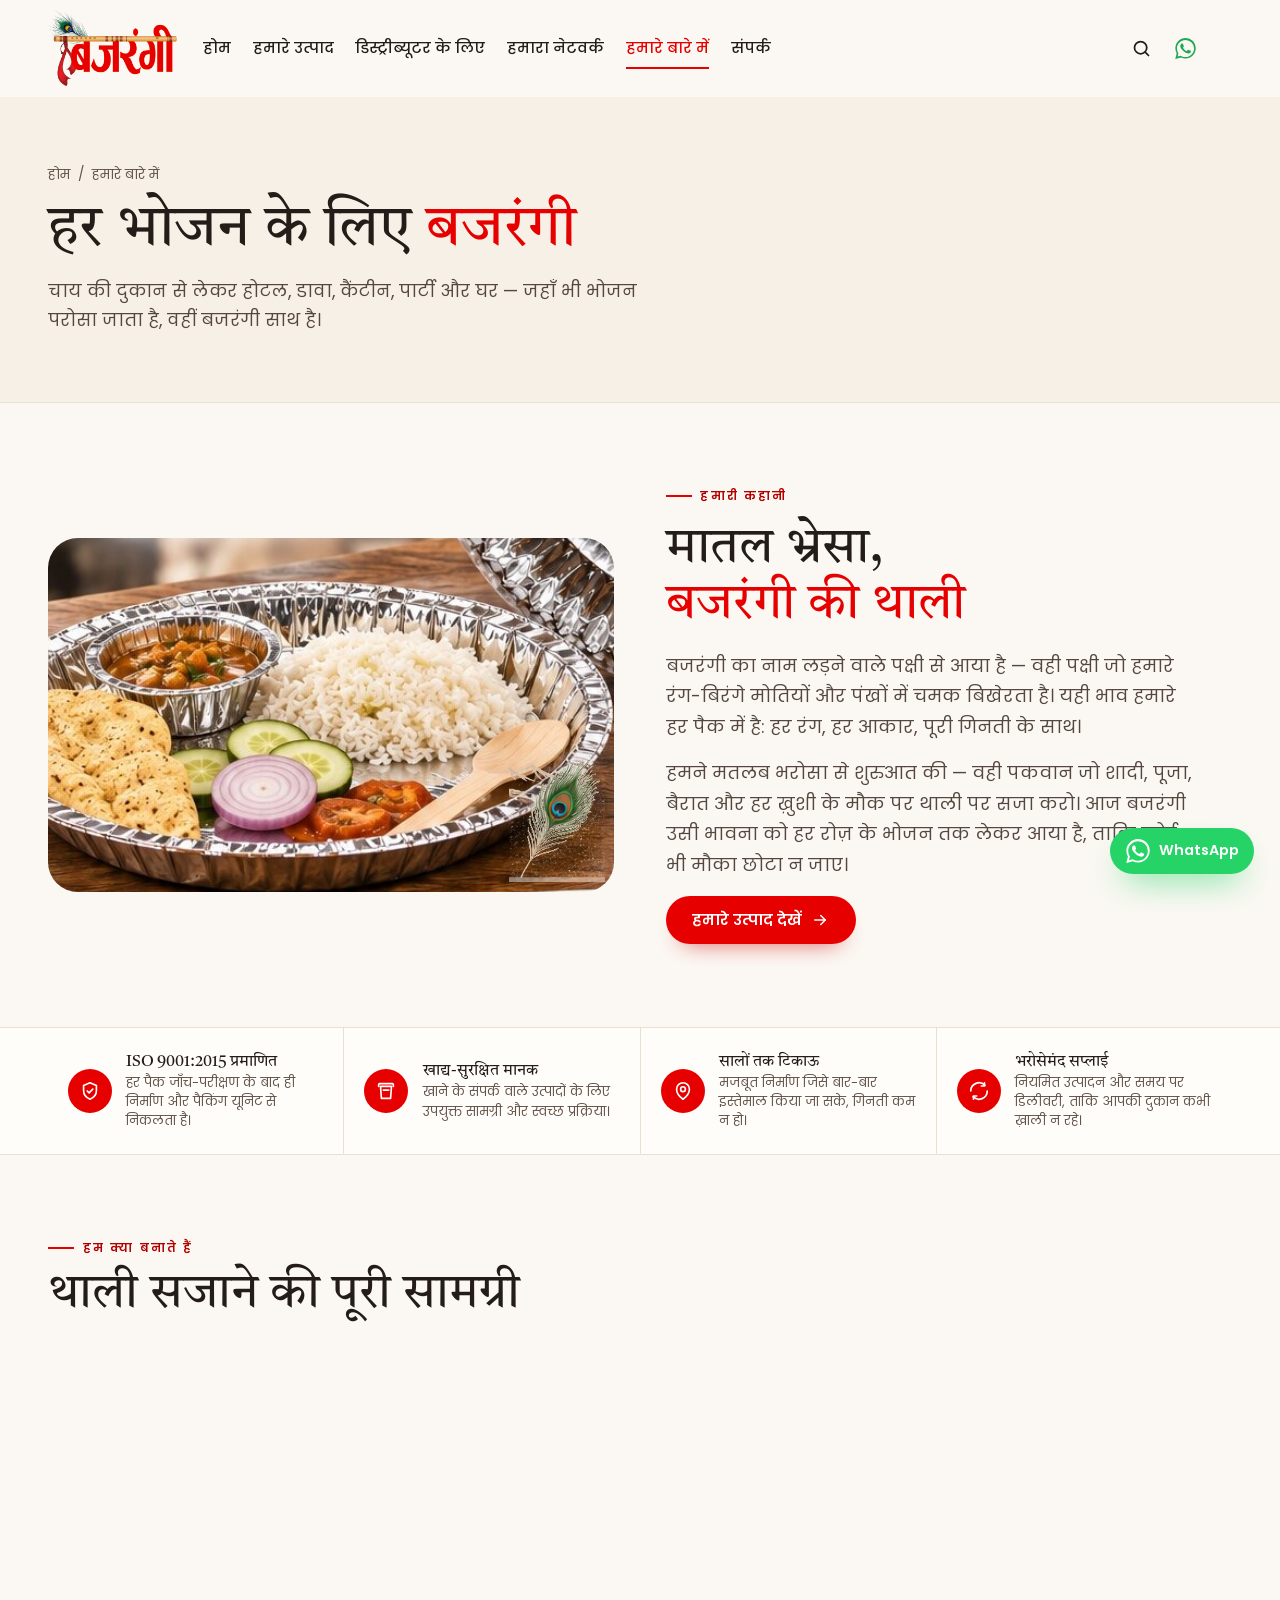
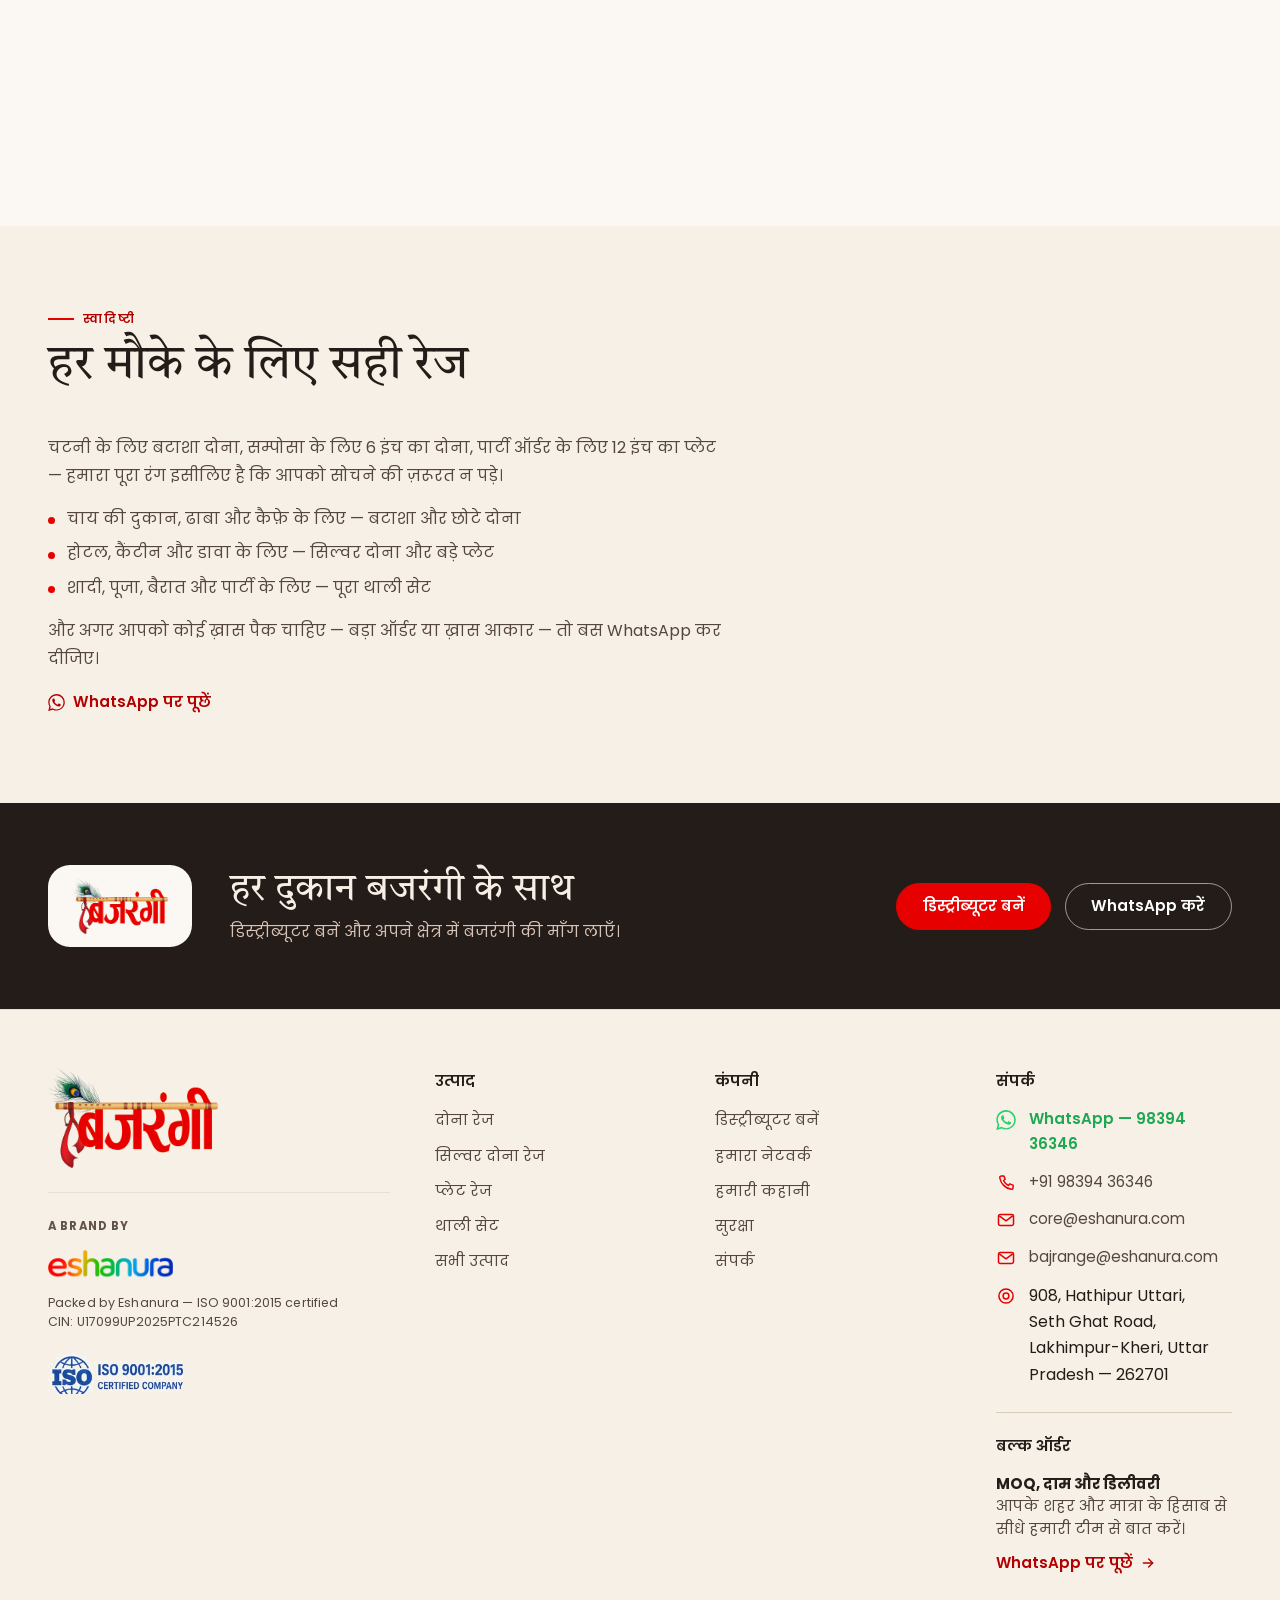
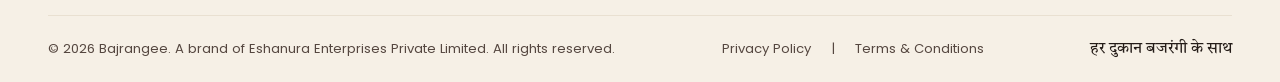
==== commit 303a8d19: "Enhance brand presentation, B2B estimator, de-congest footer, add logo favicon, and clean testimonia" ====
--- a/about.html
+++ b/about.html
@@ -15,6 +15,8 @@
 <link rel="preconnect" href="https://fonts.gstatic.com" crossorigin>
 <link rel="stylesheet" href="assets/css/styles.css">
 <link rel="icon" href="assets/img/favicon.png" type="image/png">
+<link rel="icon" href="assets/img/favicon-32.png" sizes="32x32" type="image/png">
+<link rel="shortcut icon" href="assets/img/favicon.ico">
 <link rel="apple-touch-icon" href="assets/img/favicon.png">
 </head>
 <body>
@@ -79,7 +81,7 @@
   </section>
 
 
-  <section class="trust" aria-labelledby="गुणवत्ता और सुरक्षा-h" id="quality">
+  <section class="trust" aria-labelledby="quality-h" id="quality">
     <div class="wrap wrap--wide">
       <h2 class="sr-only" id="quality-h">गुणवत्ता और सुरक्षा</h2>
       <ul class="trust__grid">
@@ -234,12 +236,12 @@
         </a>
         <div class="parent-brand">
           <span class="parent-brand__kicker">A brand by</span>
-          <a href="https://eshanura.com" aria-label="Eshanura Enterprises — मूल कंपनी">
-            <img class="footer__esh" src="assets/img/eshanura.png" alt="eshanura Enterprises Private Limited" width="560" height="132" loading="lazy">
+          <a class="parent-brand__link" href="https://eshanura.com" target="_blank" rel="noopener noreferrer" aria-label="Eshanura Enterprises — मूल कंपनी">
+            <img class="footer__esh" src="assets/img/eshanura.png" alt="Eshanura Enterprises Private Limited" width="560" height="132" loading="lazy">
           </a>
-          <small>Packed by Eshanura &mdash; ISO 9001:2015 certified</small>
+          <small>Packed by Eshanura &mdash; ISO 9001:2015 certified<br>CIN: U17099UP2025PTC214526</small>
+          <img class="footer__iso" src="assets/img/iso.png" alt="ISO 9001:2015 certified company" width="230" height="72" loading="lazy">
         </div>
-        <img class="footer__iso" src="assets/img/iso.png" alt="ISO 9001:2015 certified company" width="230" height="72" loading="lazy">
       </div>
 
       <nav aria-label="उत्पाद">
@@ -271,7 +273,7 @@
           <li><svg viewBox="0 0 24 24" fill="none" stroke="currentColor" stroke-width="1.8" aria-hidden="true"><path d="M6.5 3.5h3l1.5 4-2 1.5a12 12 0 0 0 6 6l1.5-2 4 1.5v3a2 2 0 0 1-2.2 2A16.5 16.5 0 0 1 4.5 5.7a2 2 0 0 1 2-2.2Z" stroke-linejoin="round"/></svg><a href="tel:+919839436346">+91 98394 36346</a></li>
           <li><svg viewBox="0 0 24 24" fill="none" stroke="currentColor" stroke-width="1.8" aria-hidden="true"><rect x="3" y="5.5" width="18" height="13" rx="2"/><path d="m4 7 8 6 8-6" stroke-linejoin="round"/></svg><a href="mailto:core@eshanura.com">core@eshanura.com</a></li>
           <li><svg viewBox="0 0 24 24" fill="none" stroke="currentColor" stroke-width="1.8" aria-hidden="true"><rect x="3" y="5.5" width="18" height="13" rx="2"/><path d="m4 7 8 6 8-6" stroke-linejoin="round"/></svg><a href="mailto:bajrange@eshanura.com">bajrange@eshanura.com</a></li>
-          <li><svg viewBox="0 0 24 24" fill="none" stroke="currentColor" stroke-width="1.8" aria-hidden="true"><circle cx="12" cy="12" r="8.5"/><circle cx="12" cy="12" r="3.5"/></svg><span>908, Hathipur Uttari,<br>Seth Ghat Road,<br>Lucknow-Kheri, Uttar Pradesh &mdash; 262701</span></li>
+          <li><svg viewBox="0 0 24 24" fill="none" stroke="currentColor" stroke-width="1.8" aria-hidden="true"><circle cx="12" cy="12" r="8.5"/><circle cx="12" cy="12" r="3.5"/></svg><span>908, Hathipur Uttari,<br>Seth Ghat Road,<br>Lakhimpur-Kheri, Uttar Pradesh &mdash; 262701</span></li>
         </ul>
         <div class="footer__order">
           <h2 class="footer__h">बल्क ऑर्डर</h2>
--- a/assets/css/styles.css
+++ b/assets/css/styles.css
@@ -1021,40 +1021,79 @@
 
 .footer__grid {
   display: grid;
-  grid-template-columns: minmax(0, 1.15fr) repeat(3, minmax(0, 1fr));
-  gap: clamp(1.5rem, 3vw, 2.5rem);
+  grid-template-columns: minmax(0, 1.45fr) repeat(3, minmax(0, 1fr));
+  gap: clamp(1.75rem, 3.5vw, 3rem);
   padding-bottom: clamp(2rem, 3vw, 3rem);
 }
 
-.footer__brand { display: grid; gap: 1.6rem; align-content: start; }
-
-.footer__brand > .brand img { height: var(--logo-h-lg); }
+.footer__brand {
+  display: flex;
+  flex-direction: column;
+  gap: 1.5rem;
+  align-content: start;
+}
+
+.footer__brand > .brand img {
+  height: var(--logo-h-lg);
+  width: auto;
+  object-fit: contain;
+}
 .footer__brand > .brand .brand__tag { font-size: 1rem; }
 
 .parent-brand {
-  display: grid;
-  gap: 0.5rem;
-  justify-items: start;
-  padding-left: 1.5rem;
-  border-left: 1px solid var(--line-2);
+  display: flex;
+  flex-direction: column;
+  gap: 0.75rem;
+  padding-top: 1.5rem;
+  border-top: 1px solid var(--line);
+  border-left: none;
+  padding-left: 0;
 }
 
 .parent-brand__kicker {
-  font-size: 0.8rem;
-  color: var(--ink-2);
-}
-
-.parent-brand img { width: min(190px, 100%); }
-
-.parent-brand small {
-  font-size: 0.7rem;
-  letter-spacing: 0.13em;
+  font-size: 0.72rem;
+  font-weight: 700;
+  letter-spacing: 0.1em;
   text-transform: uppercase;
   color: var(--ink-3);
 }
 
+.parent-brand__link {
+  display: inline-block;
+  margin: 0.15rem 0;
+  transition: opacity 0.2s ease;
+}
+.parent-brand__link:hover {
+  opacity: 0.8;
+}
+
+.footer__esh {
+  width: 125px;
+  max-width: 100%;
+  height: auto;
+  display: block;
+}
+
+.parent-brand small {
+  font-size: 0.78rem;
+  line-height: 1.5;
+  letter-spacing: 0.01em;
+  text-transform: none;
+  color: var(--ink-2);
+}
+
 .footer__iso {
-  width: min(190px, 100%);
+  width: 135px;
+  max-width: 100%;
+  height: auto;
+  margin-top: 0.35rem;
+  padding: 0;
+  background: transparent;
+  border: none;
+  border-radius: 0;
+  box-shadow: none;
+  opacity: 0.92;
+  display: block;
 }
 
 .footer .footer__h {
@@ -1888,20 +1927,338 @@
 
 .product-shot img { max-height: 48px; width: auto; object-fit: contain; }
 
-/* the Eshanura parent mark sits below the Bajrangee lockup, so it is capped
-   well under the brand's own size */
-.footer__esh { width: min(150px, 100%); }
-
-/* the certification seal reads as a badge, not a stray image */
-.footer__iso {
-  justify-self: start;
-  width: min(200px, 100%);
-  padding: .55rem .7rem;
-  background: var(--white);
-  border: 1px solid var(--line);
-  border-radius: var(--r-sm);
-}
+/* footer brand marks consolidated above */
 
 /* the step number is the card's own, so the ol markers go */
 .steps { list-style: none; }
 .steps li::marker { content: none; }
+
+/* ==========================================================================
+   Elevated B2B Components (Tickers, Proof Band, Comparison, Estimator, Testimonials)
+   ========================================================================== */
+
+/* Dual Tickers */
+.ticker-wrap {
+  overflow: hidden;
+  border-top: 1px solid var(--line);
+  border-bottom: 1px solid var(--line);
+  background: var(--night, #0c0c0c);
+}
+.ticker-row {
+  height: 40px;
+  display: flex;
+  align-items: center;
+  overflow: hidden;
+  user-select: none;
+}
+.ticker-row--red {
+  background: var(--red);
+  color: #ffffff;
+}
+.ticker-row--gold {
+  background: var(--gold);
+  color: #1a1a1a;
+  border-top: 1px solid rgba(0, 0, 0, 0.08);
+}
+.ticker-inner {
+  display: flex;
+  white-space: nowrap;
+  animation: ticker-slide 32s linear infinite;
+}
+.ticker-inner--rev {
+  animation: ticker-slide-rev 26s linear infinite;
+}
+.ticker-inner span,
+.ticker-inner--rev span {
+  padding: 0 16px;
+  font-size: 0.88rem;
+  font-weight: 600;
+  letter-spacing: 0.02em;
+}
+@keyframes ticker-slide {
+  0% { transform: translateX(0); }
+  100% { transform: translateX(-50%); }
+}
+@keyframes ticker-slide-rev {
+  0% { transform: translateX(-50%); }
+  100% { transform: translateX(0); }
+}
+
+/* Proof Band (100 माने पूरे 100) */
+.proof-band {
+  padding: clamp(2.5rem, 5vw, 4rem) 0;
+  background: var(--white);
+  border-bottom: 1px solid var(--line);
+}
+.proof-band__head {
+  max-width: 58ch;
+  margin-bottom: clamp(1.5rem, 3vw, 2.5rem);
+}
+.proof-grid {
+  display: grid;
+  grid-template-columns: repeat(auto-fit, minmax(280px, 1fr));
+  gap: clamp(1rem, 2vw, 1.75rem);
+}
+.proof-card {
+  padding: clamp(1.4rem, 2.5vw, 2rem);
+  background: var(--cream);
+  border: 1px solid var(--line);
+  border-radius: var(--r);
+  transition: transform 0.22s ease, box-shadow 0.22s ease;
+}
+.proof-card:hover {
+  transform: translateY(-3px);
+  box-shadow: var(--shadow);
+  border-color: var(--line-2);
+}
+.proof-card__num {
+  font-family: var(--font-display);
+  font-size: 3rem;
+  font-weight: 700;
+  color: var(--red);
+  line-height: 1;
+  margin-bottom: 0.5rem;
+}
+.proof-card__badge {
+  display: inline-block;
+  font-size: 0.85rem;
+  font-weight: 700;
+  color: var(--peacock);
+  background: rgba(44, 122, 104, 0.12);
+  padding: 0.3rem 0.75rem;
+  border-radius: var(--r-pill);
+  margin-bottom: 0.75rem;
+}
+.proof-card h3 {
+  font-family: var(--font-display);
+  font-size: 1.35rem;
+  margin-bottom: 0.4rem;
+  color: var(--ink);
+}
+.proof-card p {
+  font-size: 0.94rem;
+  color: var(--ink-2);
+  line-height: 1.55;
+}
+
+/* Comparison Table */
+.compare-table-wrap {
+  overflow-x: auto;
+  background: var(--white);
+  border: 1px solid var(--line);
+  border-radius: var(--r);
+  box-shadow: var(--shadow-sm);
+  margin-top: 1.5rem;
+}
+.compare-table {
+  width: 100%;
+  border-collapse: collapse;
+  text-align: left;
+  font-size: 0.95rem;
+}
+.compare-table th,
+.compare-table td {
+  padding: clamp(0.75rem, 1.5vw, 1.15rem) clamp(0.9rem, 1.8vw, 1.4rem);
+  border-bottom: 1px solid var(--line);
+}
+.compare-table thead th {
+  font-size: 0.95rem;
+  font-weight: 700;
+  background: var(--cream-2);
+}
+.compare-col--market {
+  color: #8b1e1e;
+  background: rgba(200, 24, 26, 0.05) !important;
+}
+.compare-col--bjr {
+  color: var(--red-deep);
+  background: rgba(44, 122, 104, 0.08) !important;
+}
+.compare-bad {
+  color: #7a1515;
+  background: rgba(200, 24, 26, 0.02);
+}
+.compare-good {
+  color: #125732;
+  font-weight: 600;
+  background: rgba(37, 211, 102, 0.04);
+}
+
+/* B2B Estimator */
+.estimator {
+  background: var(--white);
+  border: 1px solid var(--line);
+  border-radius: var(--r-lg);
+  padding: clamp(1.5rem, 3.5vw, 3rem);
+  box-shadow: var(--shadow);
+}
+.estimator__head {
+  margin-bottom: clamp(1.5rem, 2.5vw, 2.2rem);
+  max-width: 60ch;
+}
+.estimator__grid {
+  display: grid;
+  grid-template-columns: 1fr;
+  gap: clamp(1.5rem, 3vw, 2.5rem);
+}
+@media (min-width: 860px) {
+  .estimator__grid {
+    grid-template-columns: 1.1fr 1fr;
+  }
+}
+.estimator__controls {
+  display: flex;
+  flex-direction: column;
+  gap: 1.25rem;
+}
+.estimator__controls label {
+  font-size: 0.88rem;
+  font-weight: 600;
+  color: var(--ink);
+  margin-bottom: 0.35rem;
+  display: block;
+}
+.estimator__controls select {
+  width: 100%;
+  padding: 0.8rem 1rem;
+  font-family: var(--font-ui);
+  font-size: 0.95rem;
+  color: var(--ink);
+  background: var(--cream);
+  border: 1.5px solid var(--line-2);
+  border-radius: var(--r-sm);
+  outline: none;
+  transition: border-color 0.2s ease;
+}
+.estimator__controls select:focus {
+  border-color: var(--red);
+}
+.estimator__result {
+  background: var(--cream);
+  border: 1px solid var(--line);
+  border-radius: var(--r);
+  padding: clamp(1.2rem, 2vw, 1.8rem);
+  display: flex;
+  flex-direction: column;
+  justify-content: space-between;
+  gap: 1.25rem;
+}
+.estimator__res-title {
+  font-size: 1rem;
+  font-weight: 700;
+  color: var(--ink);
+}
+.estimator__list {
+  list-style: none;
+  padding: 0;
+  display: flex;
+  flex-direction: column;
+  gap: 0.65rem;
+}
+.estimator__list li {
+  display: flex;
+  justify-content: space-between;
+  align-items: baseline;
+  gap: 0.5rem;
+  padding-bottom: 0.45rem;
+  border-bottom: 1px dashed var(--line-2);
+  font-size: 0.92rem;
+}
+.estimator__list li strong {
+  color: var(--ink);
+}
+.estimator__list li span {
+  color: var(--red-deep);
+  font-weight: 600;
+  text-align: right;
+}
+.estimator__wa {
+  margin-top: 0.5rem;
+  width: 100%;
+  text-align: center;
+  justify-content: center;
+}
+
+/* Sibling Brand Cross-Sell Band */
+.sibling-band {
+  background: #1b382b;
+  color: #f4fbf7;
+  padding: clamp(2rem, 4vw, 3rem) 0;
+  margin-top: 2rem;
+}
+.sibling-band__inner {
+  display: flex;
+  flex-direction: column;
+  gap: 1.5rem;
+  align-items: flex-start;
+  justify-content: space-between;
+}
+@media (min-width: 768px) {
+  .sibling-band__inner {
+    flex-direction: row;
+    align-items: center;
+  }
+}
+.sibling-band__kicker {
+  font-size: 0.78rem;
+  font-weight: 700;
+  text-transform: uppercase;
+  letter-spacing: 0.12em;
+  color: #72d99d;
+  display: block;
+  margin-bottom: 0.35rem;
+}
+.sibling-band h3 {
+  font-family: var(--font-display);
+  font-size: clamp(1.3rem, 2.2vw, 1.8rem);
+  font-weight: 400;
+  line-height: 1.25;
+  margin-bottom: 0.35rem;
+  color: #ffffff;
+}
+.sibling-band p {
+  font-size: 0.92rem;
+  color: rgba(244, 251, 247, 0.8);
+  max-width: 52ch;
+  line-height: 1.5;
+}
+.sibling-band .btn--ghost {
+  border-color: rgba(255, 255, 255, 0.35);
+  color: #ffffff;
+  white-space: nowrap;
+}
+.sibling-band .btn--ghost:hover {
+  background: rgba(255, 255, 255, 0.15);
+  border-color: #ffffff;
+}
+
+/* Product Card Quote CTA */
+.cat-card__quote {
+  margin-top: auto;
+  display: inline-flex;
+  align-items: center;
+  justify-content: center;
+  gap: 0.35rem;
+  font-size: 0.82rem;
+  font-weight: 600;
+  color: var(--red-text);
+  padding: 0.45rem 0.65rem;
+  border: 1px solid rgba(200, 24, 26, 0.2);
+  border-radius: var(--r-sm);
+  background: var(--red-soft);
+  text-decoration: none;
+  transition: all 0.2s ease;
+}
+.cat-card__quote:hover {
+  background: var(--red);
+  color: #ffffff;
+  border-color: var(--red);
+}
+.cat-card__quote svg {
+  width: 13px;
+  height: 13px;
+  transition: transform 0.2s ease;
+}
+.cat-card__quote:hover svg {
+  transform: translateX(3px);
+}
